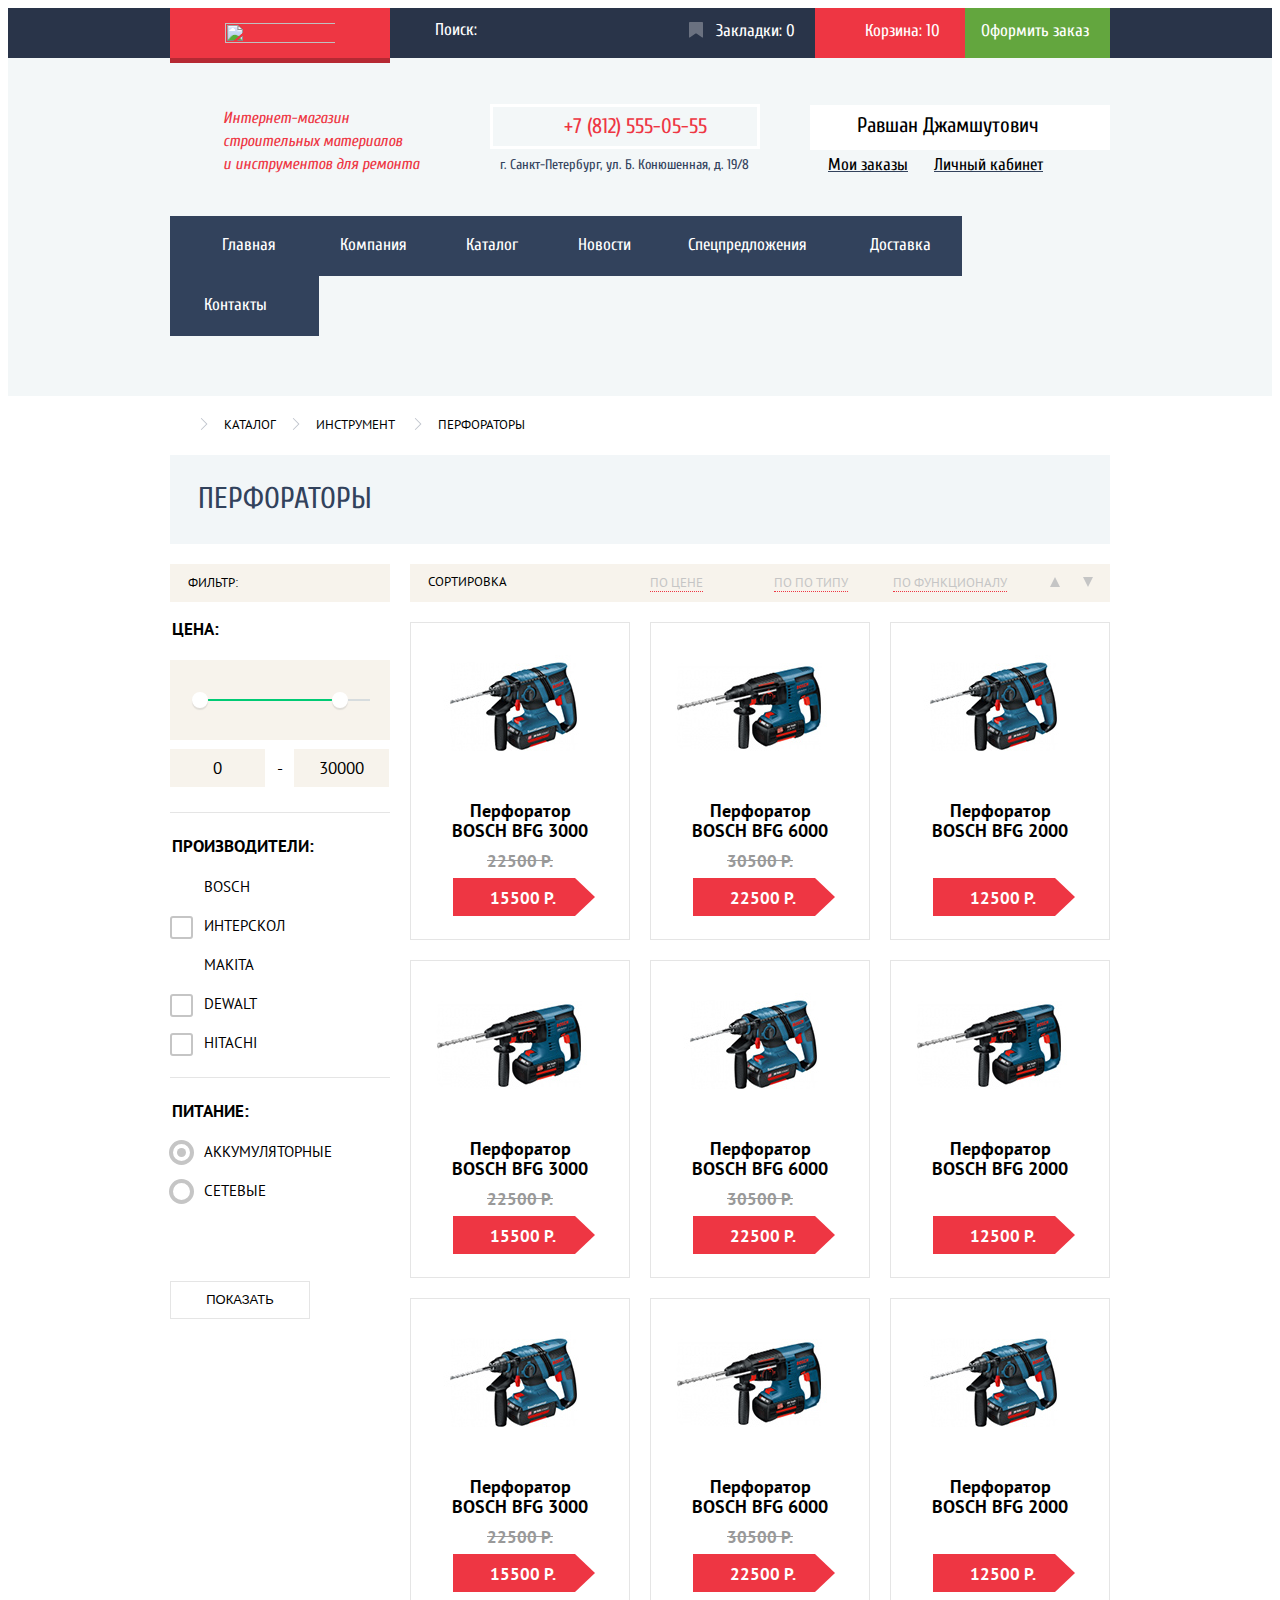
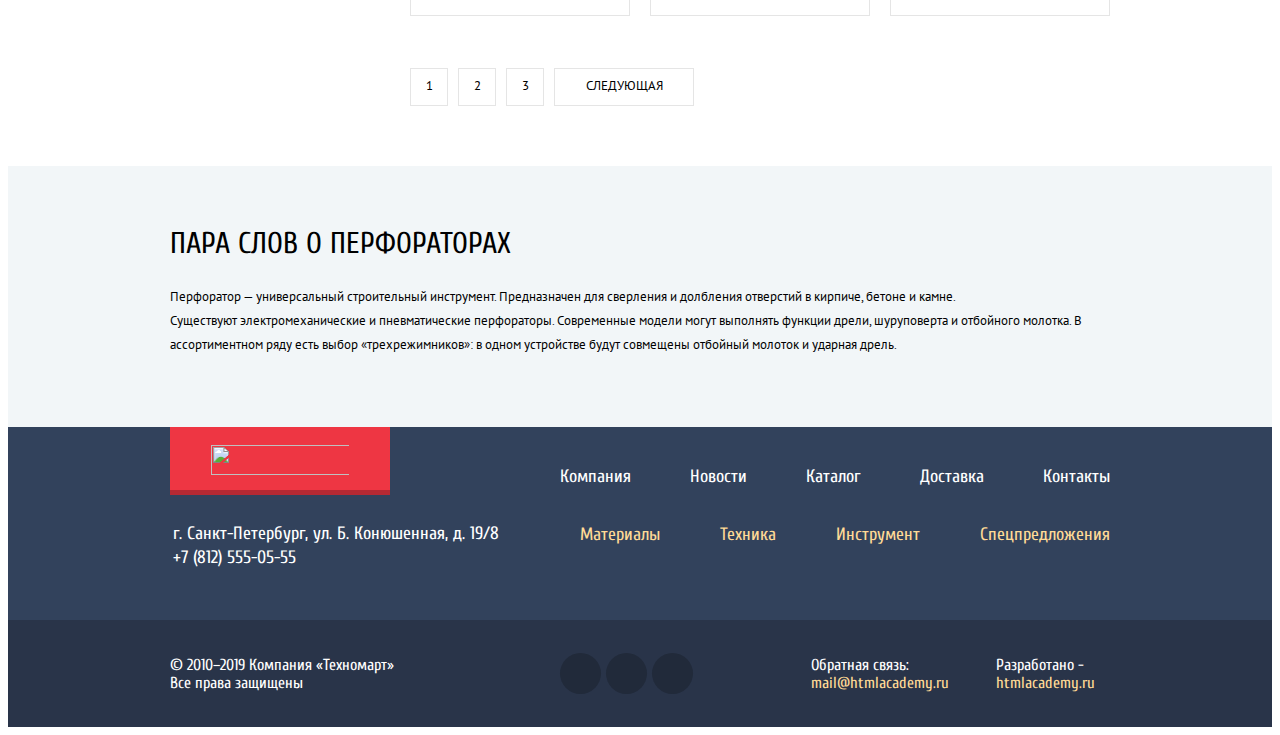
==== catalog.html @ 9be63a97 "Декоративная стилизация." ====
<!DOCTYPE html>
<html lang="ru">

<head>
  <meta charset="utf-8">
  <title>HTML Academy: Техномарт</title>
  <link href="https://fonts.googleapis.com/css?family=Cuprum:400,400i,700|PT+Sans:400,700&amp;subset=cyrillic" rel="stylesheet">
  <link href="css/normalize.css" rel="stylesheet">
  <link href="css/style.css" rel="stylesheet">
</head>

<body>
  <header class="page-header">
    <div class="header-top">
      <div class="container header-top-container">
        <div class="header-logo">
          <a><img src="img/logo.svg" class="logo" width="111" height="18" aria-label="логотип магазина техномарт"></a>
        </div>
        <form method="GET" action="https://echo.htmlacademy.ru" class="search">
          <p><label for="search">Поиск:</label>
            <input type="search" id="search"></p>
        </form>
        <a href="#" class="favourite favourite-and-cart favourite-catalog">Закладки: 0</a>
        <a href="#" class="cart favourite-and-cart cart-catalog">Корзина: 10</a>
        <a href="#" class="btn btn-order">Оформить заказ</a>
      </div>
    </div>

    <div class="header-bottom">
      <div class="container">
        <div class="header-bottom-container">
          <h1 class="visually-hidden">Техномарт - магазин строительных материалов</h1>
          <p>Интернет-магазин строительных материалов<br> и инструментов для ремонта</p>
          <address>
            <a href="#" class="phone">+7 (812) 555-05-55</a>
            <p class="address">г. Санкт-Петербург, ул. Б. Конюшенная, д. 19/8</p>
          </address>
          <ul class="user-menu">
            <li class="user-panel"><a href="#">Равшан Джамшутович</a></li>
            <li><a href="#" class="exit">Выход</a></li>
            <li><a href="#" class="user-link">Мои заказы</a></li>
            <li><a href="#" class="user-link">Личный кабинет</a></li>
          </ul>
        </div>
        <nav class="main-navigation">
          <ul class="main-menu-list">
            <li><a href="#">Главная</a></li>
            <li><a href="#">Компания</a></li>
            <li><a href="#">Каталог</a></li>
            <li><a href="#">Новости</a></li>
            <li><a href="#">Спецпредложения</a></li>
            <li><a href="#">Доставка</a></li>
            <li><a href="">Контакты</a></li>
          </ul>
        </nav>
      </div>
    </div>
  </header>

  <main class="main-catalog">
    <div class="container">
      <ul class="breadcrumbs">
        <li><a href="index.html" class="home">Домашняя страница</a></li>
        <li><a href="#">Каталог</a></li>
        <li><a href="#">Инструмент</a></li>
        <li><a>Перфораторы</a></li>
      </ul>
      <h1>Перфораторы</h1>
      <div class="filters-catalog-flex">
        <section class="filters">
          <h2>Фильтр:</h2>
          <form method="get" action="https://echo.htmlacademy.ru">
            <fieldset>
              <legend>Цена:</legend>
              <div class="range-filter">
                <div class="range-controls">
                  <div class="size">
                    <div class="bar">
                    </div>
                    <div class="toggle toggle-min"></div>
                    <div class="toggle toggle-max"></div>
                  </div>
                </div>
                <div class="price-controls">
                  <label class="min-price"><input name="min-price" type="text" value="0"></label>
                  <label class="max-price">- <input name="max-price" type="text" value="30000"></label>
                </div>
                <div class="line"></div>
              </div>
            </fieldset>
            <fieldset>
              <legend>Производители:</legend>
              <ul class="filter">
                <li><input type="checkbox" class="visually-hidden filter-checkbox" id="bosch" name="bosch" checked>
                  <label for="bosch">Bosch</label>
                </li>
                <li><input type="checkbox" class="visually-hidden filter-checkbox" id="interskol" name="interskol">
                  <label for="interskol">Интерскол</label>
                </li>
                <li><input type="checkbox" class="visually-hidden filter-checkbox" id="makita" name="makita" checked>
                  <label for="makita">Makita</label>
                </li>
                <li><input type="checkbox" class="visually-hidden filter-checkbox" id="dewalt" name="dewalt">
                  <label for="dewalt">Dewalt</label>
                </li>
                <li><input type="checkbox" class="visually-hidden filter-checkbox" id="Hitachi" name="hitachi">
                  <label for="Hitachi">Hitachi</label>
                </li>
              </ul>
            </fieldset>
            <div class="line"></div>
            <fieldset>
              <legend>Питание:</legend>
              <ul class="filter">
                <li><input type="radio" name="supply" id="battery" class="visually-hidden filter-radio" checked>
                  <label for="battery">Аккумуляторные</label>
                </li>
                <li><input type="radio" name="supply" id="net" class="visually-hidden filter-radio">
                  <label for="net">Сетевые</label>
                </li>
              </ul>
              <button type="submit" class="btn filter-btn">Показать</button>
            </fieldset>
          </form>
        </section>

        <section class="catalog">
          <section class="sorting">
            <h2>Сортировка</h2>
            <ul class="type">
              <li><a href="#" class="sorting-item">По цене</a></li>
              <li><a href="#" class="sorting-item">По По типу</a></li>
              <li><a href="#" class="sorting-item">По функционалу</a></li>
            </ul>
            <ul>
              <li><a href="#" class="arrow arrow-up">По возрастанию</a></li>
              <li><a href="#" class="arrow arrow-down">По убыванию</a></li>
            </ul>
          </section>
          <h2 class="visually-hidden">Список товров</h2>
          <ul class="catalog-list">
            <li class="catalog-item">
              <div class="hidden-menu">
                <button type="button" class="btn btn-buy">Купить</button>
                <button type="button" class="btn btn-add-favourite">В закладки</button>
              </div>
              <img src="img/perforator_1.jpg" width="218" height="170" alt="Перфоратор BOSCH BFG 3000">
              <h3>Перфоратор BOSCH BFG 3000</h3>
              <p class="price-old">22500 Р.</p>
              <p class="price">15500 Р.</p>
            </li>
            <li class="catalog-item">
              <div class="hidden-menu">
                <button type="button" class="btn btn-buy">Купить</button>
                <button type="button" class="btn btn-add-favourite">В закладки</button>
              </div>
              <img src="img/perforator_2.jpg" width="218" height="170" alt="Перфоратор BOSCH BFG 6000">
              <h3>Перфоратор BOSCH BFG 6000</h3>
              <p class="price-old">30500 Р.</p>
              <p class="price">22500 Р.</p>
            </li>
            <li class="catalog-item catalog-item-new">
              <div class="hidden-menu">
                <button type="button" class="btn btn-buy">Купить</button>
                <button type="button" class="btn btn-add-favourite">В закладки</button>
              </div>
              <img src="img/perforator_1.jpg" width="218" height="170" alt="Перфоратор BOSCH BFG 2000">
              <h3>Перфоратор BOSCH BFG 2000</h3>
              <p class="price">12500 Р.</p>
            </li>
            <li class="catalog-item">
              <div class="hidden-menu">
                <button type="button" class="btn btn-buy">Купить</button>
                <button type="button" class="btn btn-add-favourite">В закладки</button>
              </div>
              <img src="img/perforator_2.jpg" width="218" height="170" alt="Перфоратор BOSCH BFG 3000">
              <h3>Перфоратор BOSCH BFG 3000</h3>
              <p class="price-old">22500 Р.</p>
              <p class="price">15500 Р.</p>
            </li>
            <li class="catalog-item catalog-item-new">
              <div class="hidden-menu">
                <button type="button" class="btn btn-buy">Купить</button>
                <button type="button" class="btn btn-add-favourite">В закладки</button>
              </div>
              <img src="img/perforator_1.jpg" width="218" height="170" alt="Перфоратор BOSCH BFG 6000">
              <h3>Перфоратор BOSCH BFG 6000</h3>
              <p class="price-old">30500 Р.</p>
              <p class="price">22500 Р.</p>
            </li>
            <li class="catalog-item">
              <div class="hidden-menu">
                <button type="button" class="btn btn-buy">Купить</button>
                <button type="button" class="btn btn-add-favourite">В закладки</button>
              </div>
              <img src="img/perforator_2.jpg" width="218" height="170" alt="Перфоратор BOSCH BFG 2000">
              <h3>Перфоратор BOSCH BFG 2000</h3>
              <p class="price">12500 Р.</p>
            </li>
            <li class="catalog-item catalog-item-new">
              <div class="hidden-menu">
                <button type="button" class="btn btn-buy">Купить</button>
                <button type="button" class="btn btn-add-favourite">В закладки</button>
              </div>
              <img src="img/perforator_1.jpg" width="218" height="170" alt="Перфоратор BOSCH BFG 3000">
              <h3>Перфоратор BOSCH BFG 3000</h3>
              <p class="price-old">22500 Р.</p>
              <p class="price">15500 Р.</p>
            </li>
            <li class="catalog-item">
              <div class="hidden-menu">
                <button type="button" class="btn btn-buy">Купить</button>
                <button type="button" class="btn btn-add-favourite">В закладки</button>
              </div>
              <img src="img/perforator_2.jpg" width="218" height="170" alt="Перфоратор BOSCH BFG 6000">
              <h3>Перфоратор BOSCH BFG 6000</h3>
              <p class="price-old">30500 Р.</p>
              <p class="price">22500 Р.</p>
            </li>
            <li class="catalog-item">
              <div class="hidden-menu">
                <button type="button" class="btn btn-buy">Купить</button>
                <button type="button" class="btn btn-add-favourite">В закладки</button>
              </div>
              <img src="img/perforator_1.jpg" width="218" height="170" alt="Перфоратор BOSCH BFG 2000">
              <h3>Перфоратор BOSCH BFG 2000</h3>
              <p class="price">12500 Р.</p>
            </li>
          </ul>
          <ul class="pagination-list">
            <li class="pagination-item"><a>1</a></li>
            <li class="pagination-item"><a href="#">2</a></li>
            <li class="pagination-item"><a href="#">3</a></li>
            <li class="pagination-item"><a href="#">Следующая</a></li>
          </ul>
        </section>
      </div>
    </div>
    <section class="about-perforators">
      <div class="container">
        <h2>Пара слов о перфораторах</h2>
        <p>Перфоратор — универсальный строительный инструмент. Предназначен для сверления и долбления отверстий в
          кирпиче, бетоне и камне.<br>
          Существуют электромеханические и пневматические перфораторы. Современные модели могут выполнять функции
          дрели, шуруповерта и
          отбойного молотка. В ассортиментном ряду есть выбор «трехрежимников»: в одном устройстве будут совмещены
          отбойный молоток и ударная дрель.</p>
      </div>
    </section>
  </main>

  <footer class="main-footer">
    <div class="footer-top">
      <div class="container main-footer-container">
        <div class="footer-contacts">
          <div class="footer-logo">
            <img src="img/logo.svg" class="logo" aria-label="логотип магазина техномарт">
          </div>
          <address class="footer-address">г. Санкт-Петербург, ул. Б. Конюшенная, д. 19/8<br>
            <a href="#">+7 (812) 555-05-55</a></address>
        </div>
        <nav class="footer-navigation">
          <ul class="footer-navigation-over">
            <li><a href="#">Компания</a></li>
            <li><a href="#">Новости</a></li>
            <li><a href="#">Каталог</a></li>
            <li><a href="#">Доставка</a></li>
            <li><a href="#">Контакты</a></li>
          </ul>
          <ul class="footer-navigation-under">
            <li><a href="#">Материалы</a></li>
            <li><a href="#">Техника</a></li>
            <li><a href="#">Инструмент</a></li>
            <li><a href="#">Спецпредложения</a></li>
          </ul>
        </nav>
      </div>
    </div>
    <div class="footer-bottom">
      <div class="container main-footer-container">
        <p class="footer-copyright">© 2010–2019 Компания «Техномарт» Все права защищены</p>
        <ul class="footer-social">
          <li><a class="social-btn social-btn-vk" href="#" aria-label="мы в контакте"><span class="visually-hidden">Вконтакте</span></a></li>
          <li><a class="social-btn social-btn-fb" href="#" aria-label="мы на фейсбук"><span class="visually-hidden">Фейсбук</span></a></li>
          <li><a class="social-btn social-btn-in" href="#" aria-label="мы в инстаграм"><span class="visually-hidden">Инстаграм</span></a></li>
        </ul>
        <div class="copyright">
          <p class="footer-copyright">Обратная связь:<br>
            <a href="#">mail@htmlacademy.ru</a>
          </p>
          <p class="footer-copyright">Разработано -<br>
            <a href="https://htmlacademy.ru/intensive/htmlcss">htmlacademy.ru</a>
          </p>
        </div>
      </div>
  </footer>

  <section class="visually-hidden add-cart-popup">
    <button type="button" class="btn btn-close">Закрыть</button>
    <h2 class="added-cart">Товар добавлен в корзину!</h2>
    <a href="#" class="btn btn-follow-cart">Оформить заказ</a>
    <button type="button" class="btn btn-continue">Продолжить покупки</button>
  </section>

  <script src="js/script.js"></script>
</body>

</html>
---- css/style.css ----
body {
  min-width: 1200px;;
  font-family: "Cuprum", Tahoma, sans-serif;
  font-size: 17px;
  color: #ffffff;
  background-color: #ffffff;
}

html {
  box-sizing: border-box;
}

a {
  text-decoration: none;
}

img {
  max-width: 100%;
  height: auto;
}

*,
*::before,
*::after {
  box-sizing: inherit;
}

.container {
  width: 960px;
  padding: 0 10px;
  margin: 0 auto;
}

.visually-hidden:not(:focus):not(:active){
  position: absolute;
  
  width: 1px;
  height: 1px;
  margin: -1px;
  border: 0;
  padding: 0;

  white-space: nowrap;

  clip-path: inset(100%);
  clip: rect(0 0 0 0);
  overflow: hidden;
}

.support-popup,
.map-popup,
.hidden-menu,
.gallery-item:last-child {
  display: none;
}

/* ШАПКА САЙТА */
.page-header {
  background-color: #f3f7f8;
}

.header-logo {
  width: 220px;
  padding: 15px 55px 11px 55px;
  background-color: #ee3643;
  box-shadow: 0 5px 0 0 #b52933;
}

.header-logo img {
  display: block;
}

.header-top {
  background-color: #293449;
  min-height: 42px;
}

.header-top-container {
  display: flex;
  justify-content: space-between;
}

.search p {
  margin: 0;
  padding: 12px 0px 12px 43px;
}

.search label {
  position: relative;
}

.search label::before {
  content: "";
  position: absolute;

  top: 2px;
  left: -31px;

  width: 17px;
  height: 17px;

  background-image: url("../img/search.svg");
  background-repeat: no-repeat;
  background-position: 0 0;
}

/* FEXME: не работает иконка поиска при наведении и при фокусе

.search input:hover + lab {
  content: "";
  position: absolute;

  top: 2px;
  left: -31px;

  width: 17px;
  height: 17px;

  background-image: url("../img/search-hover.svg");
  background-repeat: no-repeat;
  background-position: 0 0;
} */

.header-top-container input {
  color: #ffffff;
  border: none;
  background-color: #293449;
}

.header-top-container input:focus {
  background-color: #ffffff;
  color: #000000;
}

.header-top-container a {
  color: #ffffff;
}

.favourite-and-cart:hover {
  background-color: #212a3a;
}

.favourite-and-cart:active {
  opacity: 0.5;
  background-color: #161d29;
}

.header-logo:hover {
  background-color: #ca2c37;
  box-shadow: 0 5px 0 0 #9a212a;
}

.header-logo:active {
  background-color: #ba2732;
  box-shadow: 0 5px 0 0 #8e1e26;
}

.btn-order,
.favourite-and-cart {
  display: inline-block;
  min-height: 42px;
  width: 150px;
  padding: 13px 0;
}

.favourite {
  position: relative;
  padding-left: 55px;
}

.favourite::before {
  content: "";
  
  position: absolute;
  top: 14px;
  left: 28px;
  
  width: 14px;
  height: 16px;
  
  background-image: url("../img/bookmark.svg");
  background-repeat: no-repeat;
  background-position: 0 0;

  opacity: 0.3;
}

.favourite-catalog::before {
  left: 25px;
}

/* FIXME: не работает наведение
.favourite:hover::before {
  content: "";
  
  position: absolute;
  top: 14px;
  left: 28px;
  
  width: 14px;
  height: 16px;
  
  background-image: url("../img/bookmark.svg");
  background-repeat: no-repeat;
  background-position: 0 0;
} */

.favourite-catalog:hover::before {
  left: 25px;
}

.favourite:active::before {
  content: "";
  
  position: absolute;
  top: 14px;
  left: 28px;
  
  width: 14px;
  height: 16px;
  
  background-image: url("../img/bookmark.svg");
  background-repeat: no-repeat;
  background-position: 0 0;

  opacity: 0.5;
}

.favourite-catalog:active::before {
  left: 25px;
}

.cart {
  position: relative;
  padding-left: 55px;
}

.cart::before {
  content: "";
  
  position: absolute;
  top: 14px;
  left: 23px;
  
  width: 15px;
  height: 15px;
  
  background-image: url("../img/cart.svg");
  background-repeat: no-repeat;
  background-position: 0 0;
}

.cart-catalog::before {
  left: 19px;
}

.cart:hover::before {
  content: "";
  
  position: absolute;
  top: 14px;
  left: 23px;
  
  width: 15px;
  height: 15px;
  
  background-image: url("../img/cart-hover.svg");
  background-repeat: no-repeat;
  background-position: 0 0;
}

.cart-catalog:hover::before {
  left: 19px;
}

.cart:active::before {
  content: "";
  
  position: absolute;
  top: 14px;
  left: 23px;
  
  width: 15px;
  height: 15px;
  
  background-image: url("../img/cart-hover.svg");
  background-repeat: no-repeat;
  background-position: 0 0;

  opacity: 0.5;
}

.cart-catalog:active::before {
  left: 19px;
}

.cart-catalog {
  background-color: #ee3643;
  padding-left: 50px;
  margin-right: -7px;
}

.favourite-catalog {
  padding-left: 52px
}

.btn-order {
  background-color: #63a63e;
  padding-left: 21px;
}

.btn-order:hover {
  background-color: #5fbb2d;
}

.page-header .btn-order:active {
  background-color: #518534;
}

.header-bottom .container {
  display: flex;
  flex-direction: column;
}

.header-bottom-container {
  display: flex;
  justify-content: space-between;
  align-items: center;
  min-height: 158px;
}

.header-bottom-container > p,
.header-bottom address,
.header-bottom .user {
  width: 300px;
  min-height: 158px;
}

.header-bottom-container > p {
  margin: 0;
  padding: 49px 50px 0px 53px;
}

.header-bottom .user a{
  display: block;
  line-height: 21px;
  font-size: 21px; 
  background-color: #ffffff;
}

.signin-link a {
  position: relative;
  width: 121px;
  height: 45px;
  padding: 12px 27px 12px 48px;
  margin-right: 10px;
}

.signin-link a::before {
  content: "";
  
  position: absolute;
  top: 14px;
  left: 15px;
  
  width: 20px;
  height: 17px;
  
  background-image: url("../img/login.svg");
  background-repeat: no-repeat;
  background-position: 0 0;
}

.signin-link a:hover::before {
  content: "";
  
  position: absolute;
  top: 14px;
  left: 15px;
  
  width: 20px;
  height: 17px;
  
  background-image: url("../img/login-hover.svg");
  background-repeat: no-repeat;
  background-position: 0 0;
}

.signin-link a:active::before {
  content: "";
  
  position: absolute;
  top: 14px;
  left: 15px;
  
  width: 20px;
  height: 17px;
  
  background-image: url("../img/login.svg");
  background-repeat: no-repeat;
  background-position: 0 0;
}

.signup-link a{
  width: 150px;
  height: 45px;
  padding: 12px 25px;
}

.visually-hidden > p,
.header-bottom-container > p {
  color: #ee3643;
  font-style: italic;
  line-height: 23px;
  font-size: 16px;  
}

.phone {
  position: relative;
  display: block;
  width: 270px;
  height: 45px;
  padding: 9px 48px 12px 71px;
  margin-top: 46px;
  color: #ee3643;
  line-height: 21px;
  font-size: 21px; 
  font-style: normal;
  border: 3px solid #ffffff;
}

.phone::before {
  position: absolute; 
  content: "";
  left: 12px;

  width: 19px;
  height: 19px;

  background-image: url("../img/phone.svg");
  background-repeat: no-repeat;
  background-position: 0 0;
}

.address {
  color: #32425c;
  font-size: 14px;
  line-height: 24px;
  font-style: normal;
  margin: 0;
  padding-top: 4px;
  padding-left: 10px;
}

.main-navigation {
  margin-bottom: 60px;
  width: 100%;
}

.main-menu-list {
  display: flex; 
  flex-wrap: wrap;
  margin: 0;
  padding: 0;
  list-style: none;
}

.main-menu-list a {
  display: block;

  min-height: 60px;
  font-size: 17px;
  line-height: 17px;

  padding-top: 20px;

  background-color: #32425c;
  background-repeat: no-repeat;
  background-position: 0 0;
}

.main-menu-list li:nth-child(1) a {
  padding-left: 52px;
  padding-right: 37px;
}
.main-menu-list li:nth-child(2) a {
  padding-left: 27px;
  padding-right: 34px;
}
.main-menu-list li:nth-child(3) a {
  padding-left: 25px;
  padding-right: 35px;
}
.main-menu-list li:nth-child(4) a {
  padding-left: 25px;
  padding-right: 26px;;
}
.main-menu-list li:nth-child(5) a {
  padding-left: 31px;
  padding-right: 30px;
}
.main-menu-list li:nth-child(6) a {
  padding-left: 33px;
  padding-right: 31px;
}
.main-menu-list li:nth-child(7) a {
  padding-left: 34px;
  padding-right: 52px;
}

.user {
  display: flex;
  justify-content: flex-end;
  padding: 0;
  margin: 0;
  padding-top: 46px;
  list-style: none;
}

.user a,
.main-menu-list a {
  color: #ffffff;
  list-style: none;
}

.main-menu-list a:hover {
  background-color: #293449;
}

.main-menu-list a:active {
  background-color: #1d2739;
  color: #ffffff;
  opacity: 0.5;
}

.user a {
  color: #000000;
}

.user a:hover {
  color: #ee3643;
}

.user a:active {
  color: #000000;
  opacity: 0.3;
}

.user-menu {
  position: relative;
  display: flex;
  flex-wrap: wrap;

  width: 300px;
  min-height: 85px;

  padding: 0;
  margin: 0;
  margin-top: 20px;

  list-style: none;
}

.user-menu a {
  color: #000000;
}

.user-menu .user-panel {
  width: 300px;
  height: 45px;
  padding: 10px 47px;

  background-color: #ffffff;
}

.user-panel a {
  position: relative;
  font-size: 21px;
  line-height: 21px;
}

.user-panel a::before {
  position: absolute;
  content: "";
  font-size: 0;
  
  width: 20px;
  height: 18px;

  left: -33px;

  background-image: url("../img/user.svg");
  background-repeat: no-repeat;
  background-position: 0 0;
}

.user-panel a:hover::before {
  position: absolute;
  content: "";

  width: 20px;
  height: 18px;

  left: -33px;
  
  background-image: url("../img/user-hover.svg");
  background-repeat: no-repeat;
  background-position: 0 0;
}

.user-menu .exit {
  position: absolute;
  content: "";
  font-size: 0;
  
  width: 20px;
  height: 17px;

  left: 270px;
  top: 12px;

  background-image: url("../img/exit.svg");
  background-repeat: no-repeat;
  background-position: 0 0;
}

.user-menu .exit:hover{
  position: absolute;
  content: "";

  width: 20px;
  height: 17px;

  left: 270px;
  top: 12px;
  
  background-image: url("../img/exit-hover.svg");
  background-repeat: no-repeat;
  background-position: 0 0;
}

.user-menu li:nth-child(n+3) {
  margin-top: -10px;
  margin-left: 18px;

  color: #32425C;
  text-decoration: underline;
}

.user-menu li:last-child {
  margin-left: 26px;
}

.user-menu .user-link:hover {
  color: #ee3643;
}

.user-menu a:active {
  color: #000000;
  opacity: 0.3;
}

/* ПРЕВЬЮ САЙТА */

.preview {
  background-color: #ffffff;
  min-height: 468px;
}

.preview-container {
  display: flex;
  justify-content: space-between;
  padding-top: 59px;
}

.gallery {
  padding: 0;
  margin: 0;
  width: 620px;
}

.gallety-list img {
  position: relative;
}

.gallety-list * {
  position: absolute;
}

.gallety-list h3 {
  font-size: 36px;
  line-height: 36px;
  font-weight: bold;
  top: 22px;
  left: 24px;
  margin: 0;
  padding: 0;
  text-transform: uppercase;
}

.gallety-list p {
  top: 62px;
  left: 26px;
  margin: 0;
  padding: 0;
}

.gallety-list .btn-left {
  content: "";
  
  font-size: 0;

  top: 114px;
  left: 25px;

  width: 22px;
  height: 40px;

  background-image: url("../img/icon-left.svg");
  background-repeat: no-repeat;
  background-position: 0 0;

  background-color: transparent;
  border: none;
}

.gallety-list .btn-right {
  content: "";
  
  font-size: 0;

  top: 114px;
  right: 20px;

  width: 22px;
  height: 40px;

  background-image: url("../img/icon-right.svg");
  background-repeat: no-repeat;
  background-position: 0 0;

  background-color: transparent;
  border: none;
}

.open-catalog {
  bottom: 27px;
  left: 25px;
}

.btn-back {
  bottom: 150px;
  left: 25px;
}

.preview-list,
.gallety-list {
  list-style: none;
  padding: 0;
  margin: 0;
}

.preview-list-left {
  display: flex;
  margin-bottom: 20px;
}

.preview-list-right {
  display: flex;
  flex-direction: column; 
}

.preview-list-right li {
  margin-bottom: 20px;
}

.preview-list li {
  width: 300px;
  height: 123px;
}

.preview-list h3 {
  font-size: 24px;
  line-height: 30px;
  font-weight: bold;
  color: #ffffff;
  padding: 0;
  margin-top: 20px;
  margin-left: 23px;
  margin-bottom: 12px;
}

.preview-list a {
  display: block;
  width: 135px;
  height: 38px;
  font-size: 14px;
  line-height: 18px;
  color: #ffffff;
  margin-left: 25px;
  
  background-color: rgba(0, 0, 0, 0.1);
  text-transform: uppercase;
}

.preview-list-right a {
  margin-left: 23px;
}

.preview-list a:hover {
  background-color: rgba(0, 0, 0, 0.2);
}

.preview-list a:active {
  background-color: rgba(0, 0, 0, 0.3);
}

.preview-item {
  position: relative;
}

.preview-list .preview-material {
  background-image: url("../img/icon-1.svg");
  background-repeat: no-repeat;
  background-position: 213px center;
  background-color: #ffbf47;
  margin-right: 20px;
}
.preview-material a {
  padding-top: 12px;
  padding-left: 25px;
}

.preview-material::before { 
  content: "";
  
  position: absolute;
  top: 0px;
  right: 0px;
  
  width: 60px;
  height: 59px;
  
  background-image: url("../img/new-red-flag.png");
  background-repeat: no-repeat;
  background-position: 0 0;
}

.preview-list .preview-tools {
  background-image: url("../img/icon-2.svg");
  background-repeat: no-repeat;
  background-position: 198px center;
  background-color: #3bbce3;
}
.preview-tools a {
  padding-top: 12px;
  padding-left: 27px;
}


.preview-list .preview-technics {
  background-image: url("../img/icon-3.svg");
  background-repeat: no-repeat;
  background-position: 190px center;
  background-color: #dc91d8;
}
.preview-technics a {
  padding-top: 12px;
  padding-left: 30px;
}

.preview-list .preview-sale {
  background-image: url("../img/icon-4.svg");
  background-repeat: no-repeat;
  background-position: 196px center;
  background-color: #8ed78f;
}
.preview-sale a {
  padding-top: 12px; 
  padding-left: 24px;
}

.preview-list .preview-delivery {
  background-image: url("../img/icon-5.svg");
  background-repeat: no-repeat;
  background-position: 192px center;
  background-color: #ffc047;
}
.preview-delivery a {
  padding-top: 12px;
  padding-left: 37px;
}

/* ПОПУЛЯРНЫЕ ТОВАРЫ */
.goods-popular {
  min-height: 427px;
  margin-bottom: 21px;
  margin-top: 32px;
}

.popular-title {
  position: relative;
  width: 940px;
  min-height: 89px;
  background-color: #f9f5f0;
  margin-bottom: 20px;
}

.goods-popular h2 {
  font-size: 30px;
  line-height: 30px;
  margin: 0;
  margin-left: 28px;
  padding-top: 30px;
  color: #32425c;
  font-weight: normal;
  text-transform: uppercase;
}

.goods-list {
  display: flex;
  justify-content: space-between;
  list-style: none;
  padding: 0;
  margin: 0;
}

.goods-list h3 {
  font-family: "PT Sans", Tahoma, sans-serif;
  font-size: 18px;
  line-height: 20px;
  font-weight: bold;
  color: #000000;
}

.btn-red {
  display: inline-block;
  height: 38px;
  font-size: 14px;
  line-height: 18px;
  padding: 10px 0;
  text-transform: uppercase;
  color: #ffffff;
  background-color: #ee3643;
}

.btn-red:hover {
  background-color: #ca2c37;
}

.btn-red:active {
  background-color: #ba2732;
}

.goods-all {
  position: absolute;
  top: 25px;
  right: 24px;
  width: 253px;
  padding-left: 55px;
}

.manufacturer-all {
  position: absolute;
  top: 25px;
  right: 24px;
  width: 253px;
  padding-left: 70px;
}

.open-catalog {
  width: 195px;
  padding-left: 50px;
}

.btn-info {
  width: 220px;
  padding-left: 41px;
}

.btn-letter {
  width: 300px;
  padding-left: 64px;
}

.goods-item {
  width: 220px;
  height: 318px;
  border: 1px solid #E5E5E5;
}

.goods-item:hover {
box-shadow: 0px 10px 25px rgba(41, 52, 73, 0.5);
}

.goods-item img {
  width: 218px;
  height: 170px;
}

.goods-popular .catalog-item:nth-child(4) { 
  margin-right: 0;
}

.catalog-item.catalog-goods-new h3 {
  margin-bottom: 40px;
}

/* ПОПУЛЯРНЫЕ ПРОИЗВОДИТЕЛИ */
.manufacturer-popular {
  min-height: 419px;
  margin-bottom: 85px;
}

.manufacturer-popular h2 {
  font-size: 30px;
  line-height: 30px;
  margin: 0;
  margin-left: 28px;
  padding-top: 30px;
  color: #32425c;
  font-weight: normal;
  text-transform: uppercase;
}

.manufacturer-list {
  display: flex;
  justify-content: space-between;
  flex-wrap: wrap;
  list-style: none;
  padding: 0;
  margin: 0;
}

.manufacturer-list li {
  width: 220px;
  height: 145px;
  margin-bottom: 20px;
  text-align: center;
  border: 1px solid #eaeaea;
  background-color: #ffffff;
}

.manufacturer-list li:nth-child(n+5) {
  margin-bottom: 0px;
}

.manufacturer-list li:nth-child(1) {
  padding-top: 53px; 
}

.manufacturer-list li:nth-child(2) {
  padding-top: 50px; 
}

.manufacturer-list li:nth-child(3) {
  padding-top: 48px; 
}

.manufacturer-list li:nth-child(4) {
  padding-top: 21px; 
}

.manufacturer-list li:nth-child(5) {
  padding-top: 58px; 
}

.manufacturer-list li:nth-child(6) {
  padding-top: 35px; 
}

.manufacturer-list li:nth-child(7) {
  padding-top: 23px; 
}

.manufacturer-list li:nth-child(8) {
  padding-top: 34px; 
}
.manufacturer-item:hover {
  box-shadow: 0px 10px 25px rgba(41, 52, 73, 0.5);
}

.manufacturer-item:active {
  box-shadow: 0px 4px 10px rgba(41, 52, 73, 0.5);
  opacity: 0.3;
}

/* СЕРВИСЫ */
.services {
  color: #ffffff;
  background-color: #f4f7f9;
  min-height: 522px;
  padding-top: 63px;
}

.services h2 {
  margin: 0;
  font-size: 30px;
  font-weight: normal;
  margin-bottom: 24px;
  color: #000000;
  text-transform: uppercase;
}

.services p {
  font-family: "PT Sans", Tahoma, sans-serif;
  font-size: 13px;
  line-height: 24px;
  color: #000000;
  margin-top: 0;
  padding: 0;
}

.services-container {
  display: flex;
  flex-direction: column;
  justify-content: flex-start;
}

.services-preview {
  width: 400px;
  margin-bottom: 6px;
}

.services-preview p {
  margin-top: 0;
  margin-bottom: 61px;
  padding: 0;
}

.services-descriprion {
  display: flex;
}

.services-items {
  padding: 0;
  margin: 0;
  margin-right: 80px;
  list-style: none;
}

.btn-services {
  box-sizing: border-box;
  width: 240px;
  height: 61px;
  padding-left: 22px;

  font-size: 21px;
  line-height: 30px;
  font-weight: bold;
  text-align: left;

  color: #ffffff;
  background-color: #32425c;
  border: 1px solid #293449;
}

.btn-services:hover {
  background-color: #293449;
}

.btn-services:focus {
  color: #32425c;
  background-color: #ffffff;
  border: 1px solid #ffffff;
}

.services-descriprion section {
  width: 280px;
}

.services h3 {
  font-size: 36px;
  line-height: 36px;
  font-weight: normal;
  color: #000000;
  text-transform: uppercase;
  margin-top: 0;
  margin-bottom: 25px;
}


/* ОПИСАНИЕ И КОНТАКТЫ */
.index-columns-container {
  display: flex;
  justify-content: space-between;
  min-height: 536px;
  padding-top: 77px;
  padding-bottom: 86px;
}

.index-columns-container h2 {
  font-size: 30px;
  font-weight: normal;
  margin-top: 0;
  margin-bottom: 24px;
  color: #000000;
  text-transform: uppercase; 
}

.index-columns-container p {
  font-family: "PT Sans", Tahoma, sans-serif;
  font-size: 13px;
  line-height: 24px;
  color: #000000;
  margin-top: 0;
  padding: 0;
}

.about-us p {
  margin-bottom: 23px;
}

.about-us ul {
  margin-top: 0;
  padding-left: 36px;
  margin-bottom: 37px;
}

.about-us li {
  position: relative;
  margin-bottom: 17px;
}

.about-us li::before {
  position: absolute;
  content: "";
  
  width: 25px;
  height: 2px;

  left: -36px;
  top: 9px;

  background-color: #ee3643;
}

.about-us li{
  margin-bottom: 20px;
}

.index-columns-container ul {
  list-style: none;
  font-size: 18px;
  line-height: 19px;
  color: #000000;
}

.about-us {
  width: 525px;
}

.contacts {
  width: 301px;
}

.contacts p {
  margin-bottom: 30px;
}

.contacts img {
  margin-bottom: 37px;
}


/* СЕРЕДИНА КАТАЛОГА */
.main-catalog {
  color: #000000;
  background-color: #ffffff;
  text-transform: uppercase;
}

.breadcrumbs {
  display: flex;
  
  min-height: 59px;
  padding: 0;
  padding-top: 18px;
  margin: 0;
  list-style: none;
}

.breadcrumbs a {
  
  font-family: "PT Sans", Tahoma, sans-serif;
  font-size: 13px;
  line-height: 18px;
  color: #000000;
  text-transform: uppercase;
}

.breadcrumbs li {
  position: relative;
}

.breadcrumbs .home {
  font-size: 0;
}

.breadcrumbs li:first-child::before {
  position: absolute;
  content: "";

  top: 3px;
  left: -2px;

  width: 14px;
  height: 12px;

  background-image: url("../img/home.svg");
  background-repeat: no-repeat;
  background-position: 0 0;
}

.breadcrumbs li:nth-child(2) {
  margin-left: 54px;
  margin-right: 40px;
}

.breadcrumbs li:nth-child(3) {
  margin-right: 43px;
}

.breadcrumbs li:before {
  position: absolute;
  content: "";

  top: 4px;
  left: -24px;

  width: 8px;
  height: 12px;

  background-image: url("../img/icon-right-small.svg");
  background-repeat: no-repeat;
  background-position: 0 0;
}

.main-catalog h1 {
  width: 940px;
  height: 89px;

  font-size: 30px;
  line-height: 30px;
  font-weight: normal;

  margin-top: 0;
  margin-bottom: 20px;
  padding-left: 28px;
  padding-top: 29px;

  color: #32425C;
  background-color: #f2f6f8;
}

.main-catalog .filters-catalog-flex {
  display: flex;
  justify-content: space-between;
}

/* Фильтры */
.filters,
.catalog {
  font-family: "PT Sans", Tahoma, sans-serif;
}

.filters {
  width: 220px;
  margin-top:
}

.filters h2 {
  width: 220px;

  min-height: 38px;
  font-size: 13px;
  line-height: 18px;
  font-weight: normal;

  margin-top: 0;
  margin-bottom: 16px;
  padding-left: 18px;
  padding-top: 10px;

  background-color: #f7f3ec;
}

.filter {
  line-height: 19px;

  padding: 0;
  margin: 0;

  list-style: none;
}

.filters fieldset {
  padding: 0;
  margin: 0;

  border: none;
}

.filters legend {
  font-weight: bold;
  margin-bottom: 20px;
}

.range-filter {
  width: 220px;
}

.range-controls {
  position: relative;
  height: 80px;
  padding-left: 30px;
  padding-top: 39px;
  margin-bottom: 9px;

  background-color: #f7f3ec;
}

.range-controls .size {
  height: 2px;
  width: 170px;

  background-color: #d7dcde;
}

.range-controls .bar {
  height: 2px;
  width: 140px;

  background-color: #00ca74;
}

.range-controls .toggle {
  position: absolute;
  top: 32px;

  width: 4px;
  height: 4px;
  padding: 0;

  border: 8px solid #ffffff;
  background-color: #ababab;
  box-shadow: 0 2px 1px 0 #e0ddd8;
  border-radius: 50%;
  cursor: pointer;
}

.toggle-min {
  left: 22px;
}

.toggle-max {
  left: 162px;
}

.price-controls label {
  display: inline-block;
  
}

.price-controls input {
  width: 95px;
  height: 38px;

  font-family: "PT Sans", Tahoma, sans-serif;
  font-size: 17px;
  line-height: 18px;
  text-align: center;

  background-color: #f7f3ec;
  border: none;
}

.min-price {
  margin-right: 7px;
}

.max-price input {
  margin-left: 7px;
}

.filters .line {
  height: 1px;
  width: 100%;

  margin-top: 25px;
  margin-bottom: 22px;

  background-color: #e5e5e5;
}

.filter label {
  position: relative;
  display: block;
  font-size: 15px;
}

.filter-checkbox + label::before {
  position: absolute;
  content: "";
  top: 0px;
  left: -34px;

  width: 23px;
  height: 23px;

  border: 2px solid #c5c5c5;
  border-radius: 3px;
}

.filter-checkbox:checked + label::after {
  position: absolute;
  content: "";

  top:  0;
  left: -34px;

  width: 27px;
  height: 23px;

  background-image: url("../img/checkbox-on.svg");
  background-repeat: no-repeat;
  background-position: 0 0;
  background-color: white;
}

.filter-radio + label::before {
  position: absolute;
  content: "";
  top: -2px;
  left: -35px;

  width: 25px;
  height: 25px;

  border: 4px solid #c5c5c5;
  border-radius: 50%
}

.filter-radio:checked + label::after {
  position: absolute;
  content: "";

  top: 6px;
  left: -27px;

  width: 9px;
  height: 9px;

  background-color: #c5c5c5;
  border-radius: 50%;
}

.filter-checkbox:disabled + label::before,
.filter-checkbox:disabled + label::after,
.filter-radio:disabled + label::before,
.filter-radio:disabled + label::after {
  opacity: 0.3;
}

.filter li {
  padding-left: 34px;
  margin-bottom: 20px;
}

.filter li:last-child {
  margin-bottom: 0;
}

.filter-btn {
  width: 140px;
  height: 38px;
  margin-top: 81px;

  font-size: 13px;
  line-height: 18px;

  border: 1px solid #E5E5E5;
  background-color: #ffffff;
  text-transform: uppercase;
}

/* Сортировка */
.sorting {
  display: flex;
  justify-content: space-between;

  width: 700px;
  min-height: 38px;
  margin-bottom: 20px;

  background-color: #f7f3ec;
  
}

.sorting ul {
  padding: 0;
  padding-top: 6px;
  margin: 0;
  list-style: none;
}

.sorting h2 {
  font-size: 13px;
  line-height: 18px;
  width: 220px;
  margin: 0;
  padding-left: 18px;
  padding-top: 9px;
  font-weight: normal;
}

.type {
  width: 380px;
}

.sorting ul:last-child {
  width: 60px;
}

.type li:nth-child(2) {
  margin-left: 66px;
  margin-right: 40px; 
}

.sorting .sorting-item{
  font-size: 13px;
  line-height: 18px;

  color: #c5c5c5;
  border-bottom: 1px dotted #ee3643;
}

.sorting .sorting-item:hover {
  color: #000000;
  border-bottom: 1px solid #ee3643;
}

.sorting .sorting-item:focus {
  color: #ee3643;
  border-bottom: none;
}

.sorting li,
.sorting ul {
  display: inline-block;
}

a.arrow {
  display: inline-block;
  font-size: 0;
  margin-right: 18px;
}

a.arrow-down {
  margin-right: 0;
}

.arrow::before {
  content: "";
  border: 10px solid #c5c5c5;
  border-right-width: 5px;
  border-right-color: transparent;
  border-left-width: 5px;
  border-left-color: transparent;
}

.arrow-up::before {
  border-top-width: 0;
  display: inline-block
}

.arrow-down::before {
  border-bottom-width: 0;
  display: inline-block
}

a.arrow::before:hover {
  border-color: #231f20;
}

a.arrow::before:focus {
  border-color: #ee3643;
}

/* Каталог */
.catalog {
  width: 700px;
}

.catalog-list {
  display: flex;
  flex-wrap: wrap;
  list-style: none;
  padding: 0;
  padding-bottom: 26px;
  margin: 0;
  margin-left: -20px;
}

/* Не удалять, убирает отступ популярных товарах на главной */
.goods-list.catalog-list {
  padding-bottom: 0;
}

.hidden-menu .btn {
  display: block;
  font-family: "Cuprum" Tahoma, sans-serif;
  width: 135px;
  height: 38px;
  font-size: 14px;
  line-height: 18px;
  text-transform: uppercase;
  border: none;
}

.btn-buy {
  margin-bottom: 7px;
  background-color: #63a63e;
  box-shadow: inset 0 -3px 0 0 #367315;
}

.btn-buy:hover {
  background-color: #5fbb2d;
  box-shadow: inset 0 -3px 0 0 #367315;
}

.btn-buy:active {
  background-color: #518534;
  box-shadow: none;
}

.btn-add-favourite {
  background-color: #ffffff;
  color: #32425c;
  box-shadow: inset 0 0 0 3px #63a63e;
}

.btn-add-favourite:hover {
  box-shadow: inset 0 0 0 3px #32425c;
}

.btn-add-favourite:active {
  opacity: 0.3;
}

.hidden-menu {
  position: absolute;
  top: 30px;
  left: 32px;
  
  min-width: 145px;
  min-height: 93px;

  padding: 15px 10px;
  
  
  background-color: #ffffff;
  z-index: 10;
}

.hidden-menu .btn {
  margin: 0;
  margin-bottom: 7px;
}

.catalog-item .hidden-menu {
  display: none;
}

.catalog-item:hover .hidden-menu {
  display: block;
}

.catalog-item {
  display: flex;
  flex-direction: column;
  align-items: center;
  width: 220px;
  height: 318px;
  margin-left: 20px;
  margin-bottom: 20px;
  border: 1px solid #E5E5E5;
  text-align: center;
}

/* Не удалять, убирает отступ в популярных товарах на главной */
.goods-item.catalog-item {
  margin-bottom: 0;
}

.catalog-item * {
  margin: 0;
}

.catalog-item:nth-child(n+7) {
  margin-bottom: 0;
}

.catalog-item:hover {
box-shadow: 0px 10px 25px rgba(41, 52, 73, 0.5);
}

.catalog-item img {
  width: 218px;
  height: 170px;
  margin-bottom: 8px;
}

.catalog-list h3 {
  width: 160px;
  font-size: 18px;
  line-height: 20px;
  font-weight: bold;
  text-transform: none;
  margin-bottom: 11px;
}

/* 2 класса - не редактировать, чтобы отступ действовал только на каталог */
.catalog .catalog-item:nth-child(3n) h3 { 
  margin-bottom: 37px;
}

.price-old {
  font-size: 17px;
  font-weight: bold;
  line-height: 18px;

  margin-bottom: 8px;

  color: #999999;
  text-decoration: line-through;
}

.price {
  position: relative;
  left: -6px;
  font-size: 17px;
  font-weight: bold;
  line-height: 18px;

  width: 122px;
  height: 38px;
  padding-top: 11px;
  padding-left: 17px;

  color: #ffffff;
  background-color: #EE3643;
}

.goods-item .price-old,
.goods-item .price {
  font-family: "PT Sans", Tahoma, sans-serif;
  font-size: 17px;
  line-height: 18px;
  font-weight: bold;
}

.price::after {
  content: "";
  position: absolute;
  top: 0;
  right: -20px;
  border: 20px solid #EE3643;
  border-top: 19px solid transparent;
  border-bottom: 19px solid transparent;
  border-right: 0;
}

.catalog-item-new {
  position: relative;
}

.catalog-item-new::before { 
  content: "";  
  position: absolute;

  top: 0px;
  right: 0px;
    
  width: 60px;
  height: 59px;
    
  background-image: url("../img/new-red-flag.png");
  background-repeat: no-repeat;
  background-position: 0 0;
}

.pagination-list {
  display: flex;
  justify-content: flex-start;

  min-width: 300px;
  text-align: center;
  padding: 0;
  margin: 0;
  padding-top: 26px;
  padding-bottom: 60px;

  list-style: none;
}
.pagination-list a {
  display: block;
  
  font-family: "PT Sans", Tahoma, sans-serif;
  font-size: 13px;
  line-height: 18px;
  
  border: 1px solid #e5e5e5;
  text-transform: uppercase;
  color: #000000;
  background-color: #ffffff;
}

.pagination-item a {
  width: 38px;                                   
  height: 38px;

  padding-top: 8px;
  margin-right: 10px;
}

.pagination-list li:last-child a {
  width: 140px;
  height: 38px;
  margin: 0;
}

.pagination-list a:hover {
  border: 1px solid #bdc6ca;
}

.pagination-list a:active {
  border: 1px solid #ee3643;
}

.pagination-list a:focus {
  color: #ffffff;
  background-color: #ee3643;
  border: none;
}

/* О перфораторах */

.about-perforators {
  min-height: 261px;
  background-color: #f2f6f8;
  padding-top: 63px;
  padding-bottom: 57px;
}

.about-perforators h2 {
  margin-bottom: 26px;
  margin-top: 0;

  font-size: 30px;
  line-height: 30px;
  font-weight: normal;

  text-transform: uppercase;
}

.about-perforators p {
  font-family: "PT Sans", Tahoma, sans-serif;
  font-size: 13px;
  line-height: 24px;
  text-transform: none;
}

/* ПОДВАЛ САЙТА */
.main-footer {
  background-color: #32425c;
}

.main-footer-container:first-child {
  display: flex;
  justify-content: space-between;
}

.footer-contacts {
  width: 330px;
}

.footer-navigation {
  width: 550px;
}

.footer-logo {
  width: 220px;
  height: 63px;
  padding: 18px 41px 25px 41px;
  background-color: #ee3643;
  box-shadow: 0 5px 0 0 #b52933;
  margin-bottom: 32px;
}

.footer-logo .logo {
  width: 168px;
  height: 30px;
}

.main-footer a {
  color: #ffffff;
}

.footer-top {
  min-height: 193px;
  font-size: 18px;
  line-height: 24px;
}

.footer-address {
  font-style: normal;
  padding-left: 3px;
}

.footer-navigation-over {
  margin-top: 33px;
  margin-bottom: 34px;
}

.footer-navigation-over a {
  margin-left: 59px;
}

.footer-navigation-under a {
  color: #ffda96;
  margin-left: 60px;
}

.footer-navigation-over,
.footer-navigation-under {
  display: flex;
  justify-content: flex-end;
  list-style: none;
}

.footer-navigation-over a:hover,
.footer-navigation-under a:hover {
  text-decoration: underline;
}

.footer-navigation-over a:active,
.footer-navigation-under a:active {
  opacity: 0.5;
}

.footer-bottom {
  min-height: 107px;
  font-size: 16px;
  line-height: 18px;
  background-color: #293449;
}

.main-footer-container:last-child {
  display: flex;
  align-items: center;
  min-height: 107px;
}

.main-footer-container > p {
  width: 240px;
  margin-right: 140px;
}

.main-footer-container .copyright {
  display: flex;
  justify-content: space-between;
  width: 320px;
  padding-left: 15px;
  padding-right: 15px;
}

.footer-social {
  display: flex;
  flex-wrap: wrap;
  width: 160px;
  padding: 0;
  margin-left: 15px;
  margin-right: 80px;
  list-style: none;
}

.social-btn {
  position: relative;
  display: flex;
  width: 41px;
  height: 41px;
  border-radius: 238px;
  background-color: #212a3a;
  margin-right: 5px;
}

.social-btn-vk::after {
  position: absolute;
  content: "";

  top: 13px;
  right: 7px;
  
  width: 26px;
  height: 15px;
  
  background-image: url("../img/vk.svg");
  background-repeat: no-repeat;
  background-position: 0 0;
}

.social-btn-fb::after {
  position: absolute;
  content: "";

  top: 10px;
  right: 14px;
  
  width: 12px;
  height: 22px;
  
  background-image: url("../img/facebook.svg");
  background-repeat: no-repeat;
  background-position: 0 0;
}

.social-btn-in::after {
  position: absolute;
  content: "";

  top: 10px;
  right: 10px;
  
  width: 21px;
  height: 21px;
  
  background-image: url("../img/instagram.svg");
  background-repeat: no-repeat;
  background-position: 0 0;
}

.social-btn:hover,
.social-btn:active {
  background-color: #ee3643;
}

.footer-copyright .copyright p {
  width: 140px;
}

.footer-copyright a {
  color: #ffda96;
}

.footer-copyright a:hover {
  text-decoration: underline;
}

.footer-copyright a:active {
  color: #EE3643;
  text-transform: none;
}
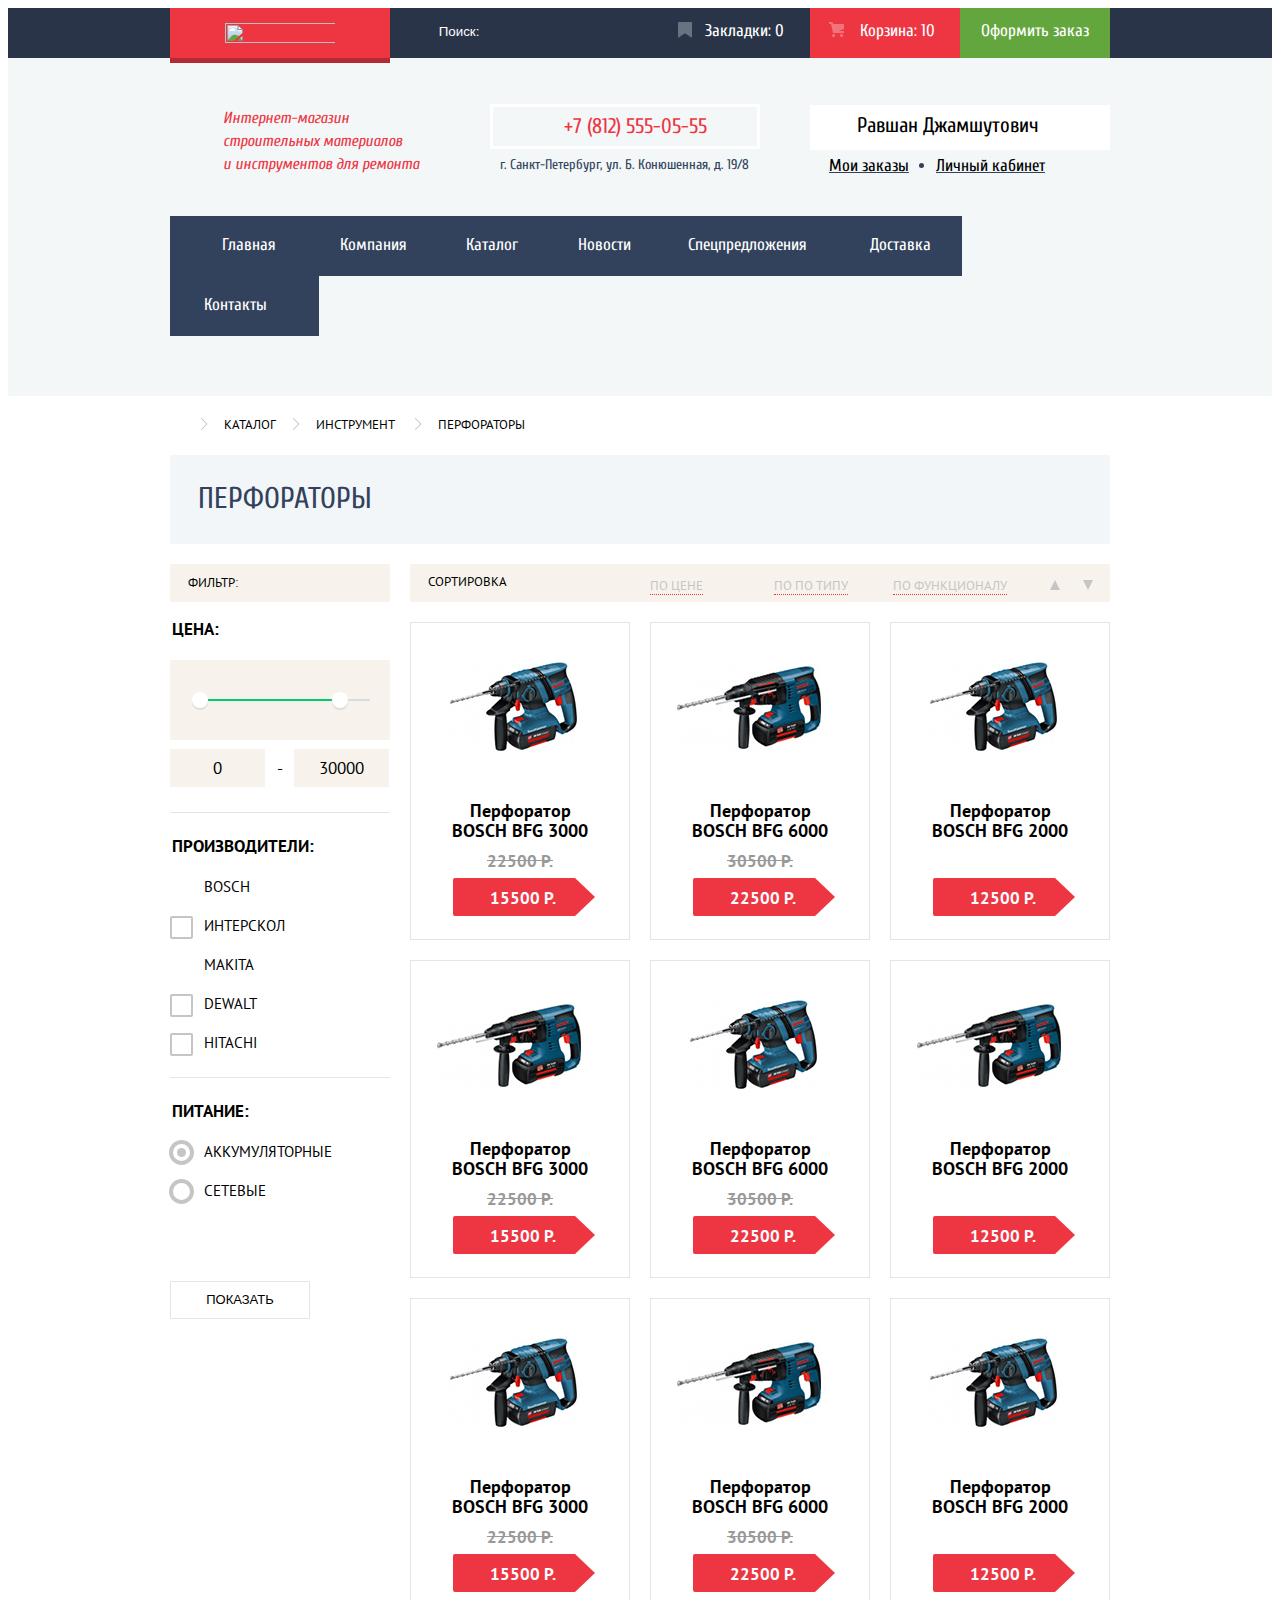
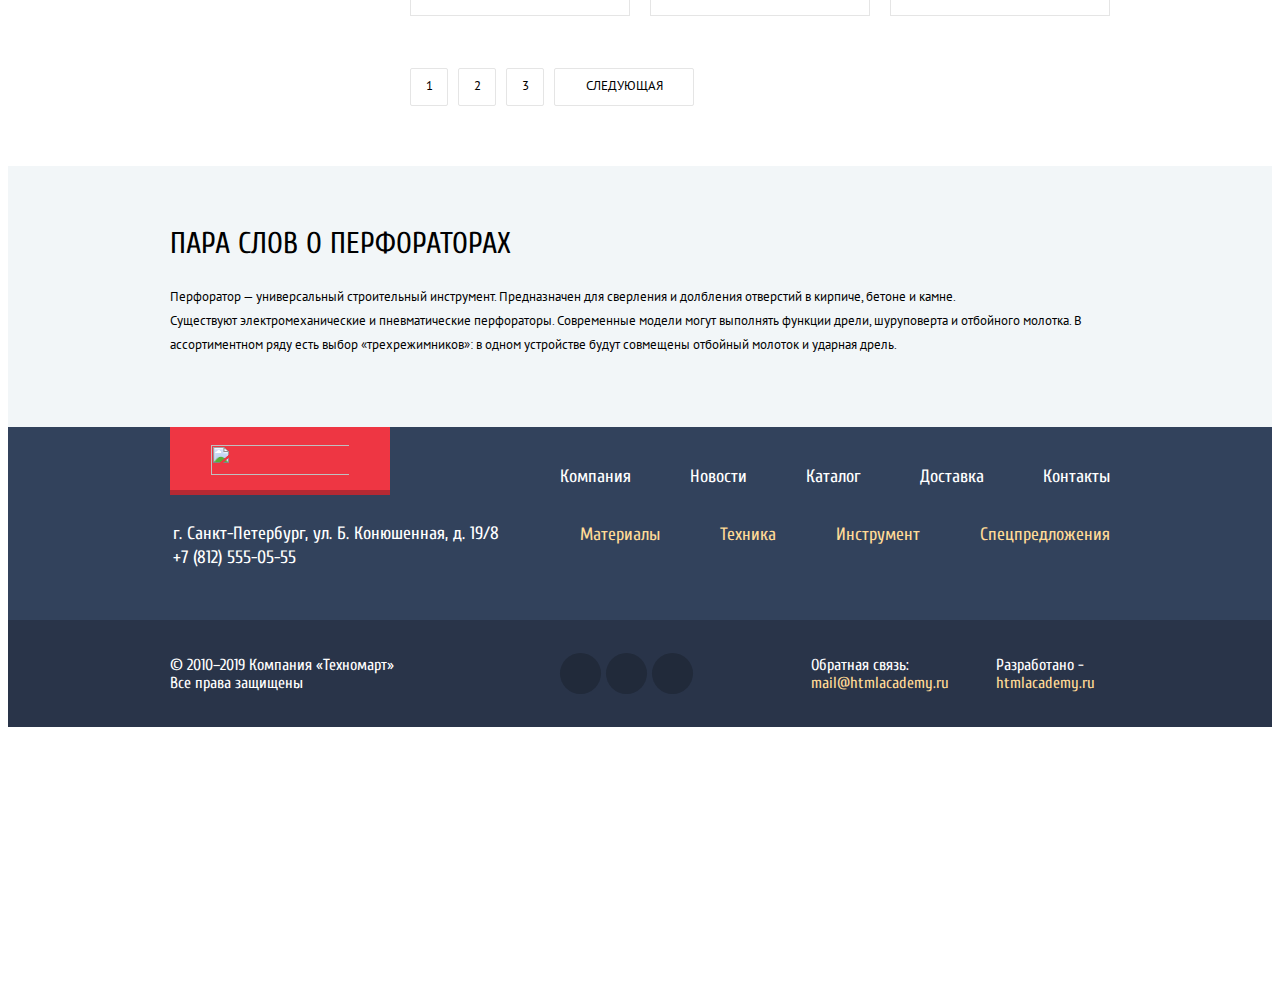
==== commit ec5a0e69: "Декоративные элементы." ====
--- a/catalog.html
+++ b/catalog.html
@@ -16,9 +16,9 @@
         <div class="header-logo">
           <a><img src="img/logo.svg" class="logo" width="111" height="18" aria-label="логотип магазина техномарт"></a>
         </div>
-        <form method="GET" action="https://echo.htmlacademy.ru" class="search">
-          <p><label for="search">Поиск:</label>
-            <input type="search" id="search"></p>
+        <form method="GET" action="https://echo.htmlacademy.ru" class="search search-catalog">
+          <p><label for="search"></label>
+            <input type="search" id="search" placeholder="Поиск:"></p>
         </form>
         <a href="#" class="favourite favourite-and-cart favourite-catalog">Закладки: 0</a>
         <a href="#" class="cart favourite-and-cart cart-catalog">Корзина: 10</a>
@@ -228,7 +228,7 @@
             </li>
           </ul>
           <ul class="pagination-list">
-            <li class="pagination-item"><a>1</a></li>
+            <li class="pagination-item"><a href="#">1</a></li>
             <li class="pagination-item"><a href="#">2</a></li>
             <li class="pagination-item"><a href="#">3</a></li>
             <li class="pagination-item"><a href="#">Следующая</a></li>
@@ -296,10 +296,12 @@
   </footer>
 
   <section class="visually-hidden add-cart-popup">
-    <button type="button" class="btn btn-close">Закрыть</button>
     <h2 class="added-cart">Товар добавлен в корзину!</h2>
-    <a href="#" class="btn btn-follow-cart">Оформить заказ</a>
-    <button type="button" class="btn btn-continue">Продолжить покупки</button>
+    <button type="button" class="btn-close">Закрыть</button>
+    <div>
+      <a href="#" class="btn-red btn-follow-cart">Оформить заказ</a>
+      <button type="button" class="btn-continue">Продолжить покупки</button>
+    </div>
   </section>
 
   <script src="js/script.js"></script>
--- a/css/style.css
+++ b/css/style.css
@@ -1,5 +1,5 @@
 body {
-  min-width: 1200px;;
+  min-width: 1200px;
   font-family: "Cuprum", Tahoma, sans-serif;
   font-size: 17px;
   color: #ffffff;
@@ -31,7 +31,9 @@
   margin: 0 auto;
 }
 
-.visually-hidden:not(:focus):not(:active){
+.visually-hidden:not(:focus):not(:active),
+input[type=checkbox].visually-hidden,
+input[type=radio].visually-hidden {
   position: absolute;
   
   width: 1px;
@@ -47,8 +49,6 @@
   overflow: hidden;
 }
 
-.support-popup,
-.map-popup,
 .hidden-menu,
 .gallery-item:last-child {
   display: none;
@@ -80,69 +80,61 @@
   justify-content: space-between;
 }
 
+.header-top-container form {
+  margin: 0;
+  padding: 0;
+  margin-left: -5px;
+}
+
+.header-top-container .search-catalog {
+  margin-left: -7px;
+}
+
 .search p {
   margin: 0;
-  padding: 12px 0px 12px 43px;
-}
-
-.search label {
-  position: relative;
-}
-
-.search label::before {
-  content: "";
-  position: absolute;
-
-  top: 2px;
-  left: -31px;
-
-  width: 17px;
-  height: 17px;
-
-  background-image: url("../img/search.svg");
-  background-repeat: no-repeat;
-  background-position: 0 0;
-}
-
-/* FEXME: не работает иконка поиска при наведении и при фокусе
-
-.search input:hover + lab {
-  content: "";
-  position: absolute;
-
-  top: 2px;
-  left: -31px;
-
-  width: 17px;
-  height: 17px;
-
-  background-image: url("../img/search-hover.svg");
-  background-repeat: no-repeat;
-  background-position: 0 0;
-} */
-
-.header-top-container input {
-  color: #ffffff;
+  padding: 0;
+}
+
+.search input {
+  width: 254px;
+  min-height: 45px;
+
+  padding: 0;
+  padding-top: 2px;
+  padding-left: 48px;
+ 
   border: none;
   background-color: #293449;
-}
-
-.header-top-container input:focus {
+  background-image: url("../img/search.svg");
+  background-repeat: no-repeat;
+  background-position: 17px 14px;
+}
+
+.search input::-webkit-input-placeholder { 
+  color: #ffffff; 
+}
+
+.search input:hover {
+  background-color: #212a3a;
+  background-image: url("../img/search-hover.svg");
+  background-repeat: no-repeat;
+  background-position: 17px 14px;
+} 
+
+.search input:focus::-webkit-input-placeholder {
+  color: transparent;
+}
+
+.search input:focus {
+  color: #000000;
   background-color: #ffffff;
-  color: #000000;
+  background-image: url("../img/search-focus.svg");
+  background-repeat: no-repeat;
+  background-position: 17px 14px;
 }
 
 .header-top-container a {
   color: #ffffff;
-}
-
-.favourite-and-cart:hover {
-  background-color: #212a3a;
-}
-
-.favourite-and-cart:active {
-  opacity: 0.5;
-  background-color: #161d29;
 }
 
 .header-logo:hover {
@@ -164,7 +156,7 @@
 }
 
 .favourite {
-  position: relative;
+  Position: relative;
   padding-left: 55px;
 }
 
@@ -185,50 +177,30 @@
   opacity: 0.3;
 }
 
+.favourite-and-cart:hover {
+  background-color: #212a3a;
+}
+
+.favourite:hover::before {
+  opacity: 1;
+}
+
+.favourite-and-cart:active {
+  color: rgba(255,255,255, 0.6);
+  background-color: #161d29;
+}
+
 .favourite-catalog::before {
   left: 25px;
 }
 
-/* FIXME: не работает наведение
-.favourite:hover::before {
-  content: "";
-  
-  position: absolute;
-  top: 14px;
-  left: 28px;
-  
-  width: 14px;
-  height: 16px;
-  
-  background-image: url("../img/bookmark.svg");
-  background-repeat: no-repeat;
-  background-position: 0 0;
-} */
-
 .favourite-catalog:hover::before {
   left: 25px;
 }
 
-.favourite:active::before {
-  content: "";
-  
-  position: absolute;
-  top: 14px;
-  left: 28px;
-  
-  width: 14px;
-  height: 16px;
-  
-  background-image: url("../img/bookmark.svg");
-  background-repeat: no-repeat;
-  background-position: 0 0;
-
-  opacity: 0.5;
-}
-
 .favourite-catalog:active::before {
   left: 25px;
-}
+} 
 
 .cart {
   position: relative;
@@ -248,6 +220,8 @@
   background-image: url("../img/cart.svg");
   background-repeat: no-repeat;
   background-position: 0 0;
+
+  opacity: 0.3;
 }
 
 .cart-catalog::before {
@@ -255,39 +229,11 @@
 }
 
 .cart:hover::before {
-  content: "";
-  
-  position: absolute;
-  top: 14px;
-  left: 23px;
-  
-  width: 15px;
-  height: 15px;
-  
-  background-image: url("../img/cart-hover.svg");
-  background-repeat: no-repeat;
-  background-position: 0 0;
+  opacity: 1;
 }
 
 .cart-catalog:hover::before {
   left: 19px;
-}
-
-.cart:active::before {
-  content: "";
-  
-  position: absolute;
-  top: 14px;
-  left: 23px;
-  
-  width: 15px;
-  height: 15px;
-  
-  background-image: url("../img/cart-hover.svg");
-  background-repeat: no-repeat;
-  background-position: 0 0;
-
-  opacity: 0.5;
 }
 
 .cart-catalog:active::before {
@@ -297,7 +243,7 @@
 .cart-catalog {
   background-color: #ee3643;
   padding-left: 50px;
-  margin-right: -7px;
+  margin-right: -8px;
 }
 
 .favourite-catalog {
@@ -313,8 +259,9 @@
   background-color: #5fbb2d;
 }
 
-.page-header .btn-order:active {
+.btn-order:active {
   background-color: #518534;
+  color: rgba(255,255,255, 0.5);
 }
 
 .header-bottom .container {
@@ -528,9 +475,8 @@
 }
 
 .main-menu-list a:active {
-  background-color: #1d2739;
-  color: #ffffff;
-  opacity: 0.5;
+  color: rgba(255,255,255, 0.5);
+  background-color: #1d2739; 
 }
 
 .user a {
@@ -559,6 +505,10 @@
   margin-top: 20px;
 
   list-style: none;
+}
+
+.user-menu li:last-child {
+  list-style-type: disc;
 }
 
 .user-menu a {
@@ -613,7 +563,7 @@
   content: "";
   font-size: 0;
   
-  width: 20px;
+  width: 21px;
   height: 17px;
 
   left: 270px;
@@ -625,30 +575,21 @@
 }
 
 .user-menu .exit:hover{
-  position: absolute;
-  content: "";
-
-  width: 20px;
-  height: 17px;
-
-  left: 270px;
-  top: 12px;
-  
+  left: 269px;
   background-image: url("../img/exit-hover.svg");
-  background-repeat: no-repeat;
-  background-position: 0 0;
 }
 
 .user-menu li:nth-child(n+3) {
-  margin-top: -10px;
-  margin-left: 18px;
+  margin-top: -8px;
+  margin-left: 19px;
 
   color: #32425C;
   text-decoration: underline;
 }
 
 .user-menu li:last-child {
-  margin-left: 26px;
+  min-width: 120px;
+  margin-left: 27px;
 }
 
 .user-menu .user-link:hover {
@@ -741,11 +682,6 @@
 
   background-color: transparent;
   border: none;
-}
-
-.open-catalog {
-  bottom: 27px;
-  left: 25px;
 }
 
 .btn-back {
@@ -800,6 +736,7 @@
   margin-left: 25px;
   
   background-color: rgba(0, 0, 0, 0.1);
+  border-radius: 2px;
   text-transform: uppercase;
 }
 
@@ -942,6 +879,7 @@
   text-transform: uppercase;
   color: #ffffff;
   background-color: #ee3643;
+  border-radius: 2px;
 }
 
 .btn-red:hover {
@@ -969,6 +907,9 @@
 }
 
 .open-catalog {
+  bottom: 27px;
+  left: 25px;
+
   width: 195px;
   padding-left: 50px;
 }
@@ -1088,9 +1029,10 @@
 /* СЕРВИСЫ */
 .services {
   color: #ffffff;
-  background-color: #f4f7f9;
   min-height: 522px;
   padding-top: 63px;
+  background: url("../img/icon-car.png") no-repeat 954px 261px;
+  background-color: #f1f5f7;
 }
 
 .services h2 {
@@ -1133,10 +1075,20 @@
 }
 
 .services-items {
+  position: relative;
   padding: 0;
   margin: 0;
   margin-right: 80px;
   list-style: none;
+}
+
+.services-items::after {
+  content: "";
+  position: absolute;
+
+  background-image: url("../img/services-shadow.svg");
+  background-repeat: no-repeat;
+  background-position: 0 0;
 }
 
 .btn-services {
@@ -1434,6 +1386,8 @@
   background-color: #00ca74;
 }
 
+
+/* FIXED нет точек на переключятелях */
 .range-controls .toggle {
   position: absolute;
   top: 32px;
@@ -1441,13 +1395,13 @@
   width: 4px;
   height: 4px;
   padding: 0;
-
+  
+  background-color: #ababab;
   border: 8px solid #ffffff;
-  background-color: #ababab;
   box-shadow: 0 2px 1px 0 #e0ddd8;
   border-radius: 50%;
   cursor: pointer;
-}
+}  
 
 .toggle-min {
   left: 22px;
@@ -1459,7 +1413,6 @@
 
 .price-controls label {
   display: inline-block;
-  
 }
 
 .price-controls input {
@@ -1509,7 +1462,7 @@
   height: 23px;
 
   border: 2px solid #c5c5c5;
-  border-radius: 3px;
+  border-radius: 2px;
 }
 
 .filter-checkbox:checked + label::after {
@@ -1599,7 +1552,7 @@
 
 .sorting ul {
   padding: 0;
-  padding-top: 6px;
+  padding-top: 9px;
   margin: 0;
   list-style: none;
 }
@@ -1650,13 +1603,13 @@
   display: inline-block;
 }
 
-a.arrow {
+.arrow {
   display: inline-block;
   font-size: 0;
   margin-right: 18px;
 }
 
-a.arrow-down {
+.arrow-down {
   margin-right: 0;
 }
 
@@ -1679,12 +1632,18 @@
   display: inline-block
 }
 
-a.arrow::before:hover {
+.arrow-up:hover::before,
+.arrow-down:hover::before {
   border-color: #231f20;
-}
-
-a.arrow::before:focus {
+  border-right-color: transparent;
+  border-left-color: transparent;
+}
+
+.arrow-up:focus::before,
+.arrow-down:focus::before {
   border-color: #ee3643;
+  border-right-color: transparent;
+  border-left-color: transparent;
 }
 
 /* Каталог */
@@ -1707,34 +1666,72 @@
   padding-bottom: 0;
 }
 
-.hidden-menu .btn {
+.catalog-item {
+  position: relative;
+}
+
+.catalog-item .btn {
+  position: relative;
+  font-family: "Cuprum" Tahoma, sans-serif;
   display: block;
-  font-family: "Cuprum" Tahoma, sans-serif;
   width: 135px;
   height: 38px;
+  margin: 0;
+  margin-bottom: 7px;
+  
   font-size: 14px;
   line-height: 18px;
+  
   text-transform: uppercase;
   border: none;
+  border-radius: 2px;
 }
 
 .btn-buy {
+  font-family: "Cuprum" Tahoma, sans-serif;
   margin-bottom: 7px;
+
+  color: #ffffff;
   background-color: #63a63e;
   box-shadow: inset 0 -3px 0 0 #367315;
 }
 
+.hidden-menu .btn-buy::before {
+  content: "";
+  
+  position: absolute;
+  top: 11px;
+  left: 14px;
+  
+  width: 15px;
+  height: 15px;
+  
+  background-image: url("../img/cart.svg");
+  background-repeat: no-repeat;
+  background-position: 0 0;
+
+  opacity: 0.3;
+}
+
+.hidden-menu .btn-buy:hover::before,
+.hidden-menu .btn-buy:active::before {
+  opacity: 1;
+}
+
 .btn-buy:hover {
+  color: #ffffff;
   background-color: #5fbb2d;
   box-shadow: inset 0 -3px 0 0 #367315;
 }
 
 .btn-buy:active {
+  color: #ffffff;
   background-color: #518534;
   box-shadow: none;
 }
 
 .btn-add-favourite {
+  font-family: "Cuprum" Tahoma, sans-serif;
   background-color: #ffffff;
   color: #32425c;
   box-shadow: inset 0 0 0 3px #63a63e;
@@ -1761,11 +1758,6 @@
   
   background-color: #ffffff;
   z-index: 10;
-}
-
-.hidden-menu .btn {
-  margin: 0;
-  margin-bottom: 7px;
 }
 
 .catalog-item .hidden-menu {
@@ -1820,7 +1812,7 @@
   margin-bottom: 11px;
 }
 
-/* 2 класса - не редактировать, чтобы отступ действовал только на каталог */
+/* 2 класса - не убирать, отступ только на каталог */
 .catalog .catalog-item:nth-child(3n) h3 { 
   margin-bottom: 37px;
 }
@@ -1850,6 +1842,7 @@
 
   color: #ffffff;
   background-color: #EE3643;
+  border-radius: 2px 0 0 2px;
 }
 
 .goods-item .price-old,
@@ -1869,10 +1862,6 @@
   border-top: 19px solid transparent;
   border-bottom: 19px solid transparent;
   border-right: 0;
-}
-
-.catalog-item-new {
-  position: relative;
 }
 
 .catalog-item-new::before { 
@@ -1903,6 +1892,7 @@
 
   list-style: none;
 }
+
 .pagination-list a {
   display: block;
   
@@ -1914,6 +1904,7 @@
   text-transform: uppercase;
   color: #000000;
   background-color: #ffffff;
+  border-radius: 2px;
 }
 
 .pagination-item a {
@@ -1938,7 +1929,7 @@
   border: 1px solid #ee3643;
 }
 
-.pagination-list a:focus {
+.pagination-list a:focus{
   color: #ffffff;
   background-color: #ee3643;
   border: none;
@@ -2090,7 +2081,7 @@
   display: flex;
   width: 41px;
   height: 41px;
-  border-radius: 238px;
+  border-radius: 50%;
   background-color: #212a3a;
   margin-right: 5px;
 }
@@ -2161,3 +2152,203 @@
   color: #EE3643;
   text-transform: none;
 }
+
+/* POPUP ТОВАР ДОБАВЛЕН В КОРЗИНУ */
+
+.add-cart-popup {
+  display: flex;
+  flex-direction: column;
+  position: relative;
+
+  width: 620px;
+  min-height: 282px;
+  padding: 0;
+  margin: 0 auto;
+
+  color: #000000;
+  background-color: #ffffff;
+  
+  background: url("../img/add-popap-check.svg") no-repeat 80px 46px;
+  border-top: 7px solid #ee3643;
+  border-bottom: 112px solid #f1f1f1;
+  box-shadow: 0px 20px 40px rgba(41, 52, 73, 0.75);
+}
+
+.btn-close {
+  position: absolute;
+  top: 9px;
+  left: 591px;
+
+  width: 21px;
+  height: 21px;
+
+  font-size: 0;
+
+  border: none;
+  background-color: transparent;
+  background: transparent url("../img/close.svg") no-repeat 0 0;
+}
+
+.added-cart {
+  font-weight: normal;
+  margin: 65px 0;
+  margin-left: 181px;
+
+  font-size: 30px;
+  line-height: 30px;
+}
+
+.btn-follow-cart {
+  position: absolute;
+  top: 200px;
+  left: 80px;
+  width: 220px;
+  padding-left: 60px;
+  margin-right: 20px;
+
+  border-radius: 2px;
+}
+
+.btn-continue {
+  position: absolute;
+  top: 200px;
+  left: 320px;
+  width: 220px;
+  min-height: 38px;
+
+  font-size: 14px;
+  line-height: 18px;
+
+  color: #000000;
+  background-color: #ffffff;
+  border: none;
+  border-radius: 2px;
+  text-transform: uppercase;
+}
+
+/* POPUP НУЖНА ПОМОЩЬ, НАПИШИТЕ НАМ! */
+
+.feed-back-popup {
+  position: relative;
+
+  width: 620px;
+  min-height: 430px;
+  padding: 0;
+  padding: 45px 80px 0 80px;
+  margin: 0 auto;
+
+  color: #000000;
+  background-color: #ffffff;
+  border-top: 7px solid #ee3643;
+  border-bottom: 112px solid #f4f4f4;
+  box-shadow: 0px 20px 40px rgba(41, 52, 73, 0.75);
+}
+
+.feed-back-form {
+  display: flex;
+  flex-wrap: wrap;
+  justify-content: space-between;
+}
+
+.feed-back-item {
+  margin: 0;
+}
+
+.feed-back-item label {
+  font-size: 18px;
+  line-height: 18px;
+}
+
+.feed-back-item input[type=text],
+.feed-back-item input[type=email] {
+  width: 220px;
+  min-height: 38px;
+  margin-bottom: 20px;
+  margin-top: 10px;
+  padding-left: 15px;
+}
+
+.feed-back-message textarea {
+  width: 460px;
+  margin-top: 10px;
+  padding-left: 15px;
+  padding-top: 8px;
+}
+
+.feed-back-item input[type=text],
+.feed-back-item input[type=email],
+.feed-back-message textarea {
+  border: 2px solid #d7dcde;
+  border-radius: 2px;
+}
+
+.feed-back-item input[type=text]:hover,
+.feed-back-item input[type=email]:hover,
+.feed-back-message textarea:hover {
+  border: 2px solid #b5b5b5;
+}
+
+.feed-back-item input[type=text]:focus,
+.feed-back-item input[type=email]:focus,
+.feed-back-message textarea:focus {
+  border: 2px solid #ee3643;
+}
+
+.feed-back-item input::-webkit-input-placeholder,
+.feed-back-item textarea::-webkit-input-placeholder {
+  font-family: "PT Sans", Tahoma, sans-serif;
+  font-size: 13px;
+  line-height: 18px;
+}
+
+.feed-back-item input:focus::-webkit-input-placeholder,
+.feed-back-item textarea:focus::-webkit-input-placeholder {
+  color: transparent;
+}
+
+.btn-feed-back {
+  position: absolute;
+  top: 349px;
+  left: 80px;
+
+  width: 460px;
+  min-height: 38px;
+
+  border: none;
+}
+
+/* POPAP КАРТА */
+
+.map-popup {
+  position: relative;
+  width: 960px;
+  min-height: 446px;
+  padding: 0;
+  margin: 0 auto;
+}
+
+.map-popup .btn-close {
+  position: absolute;
+  top: 22px;
+  left: 915px;
+  z-index: 10;
+}
+
+.map-popup img {
+  width: 100%;
+  
+}
+
+
+
+
+
+
+
+
+
+
+
+
+
+
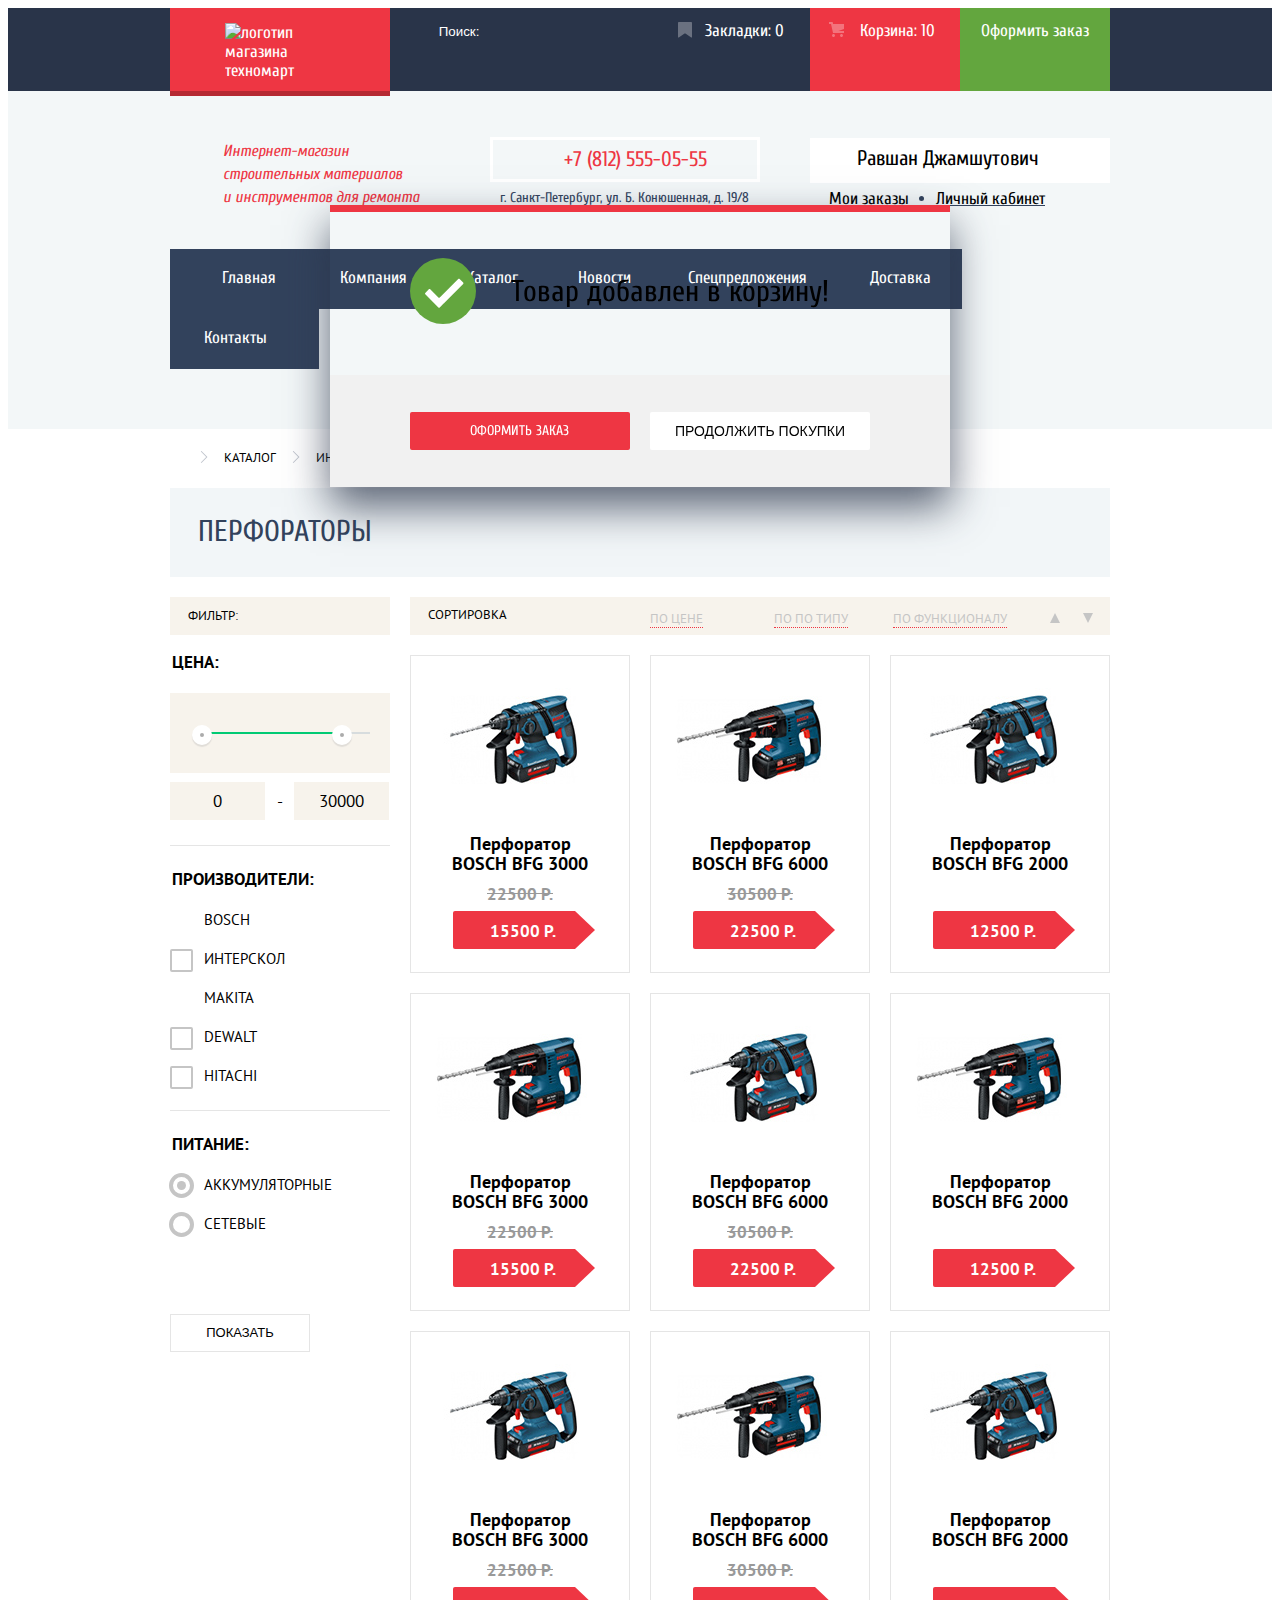
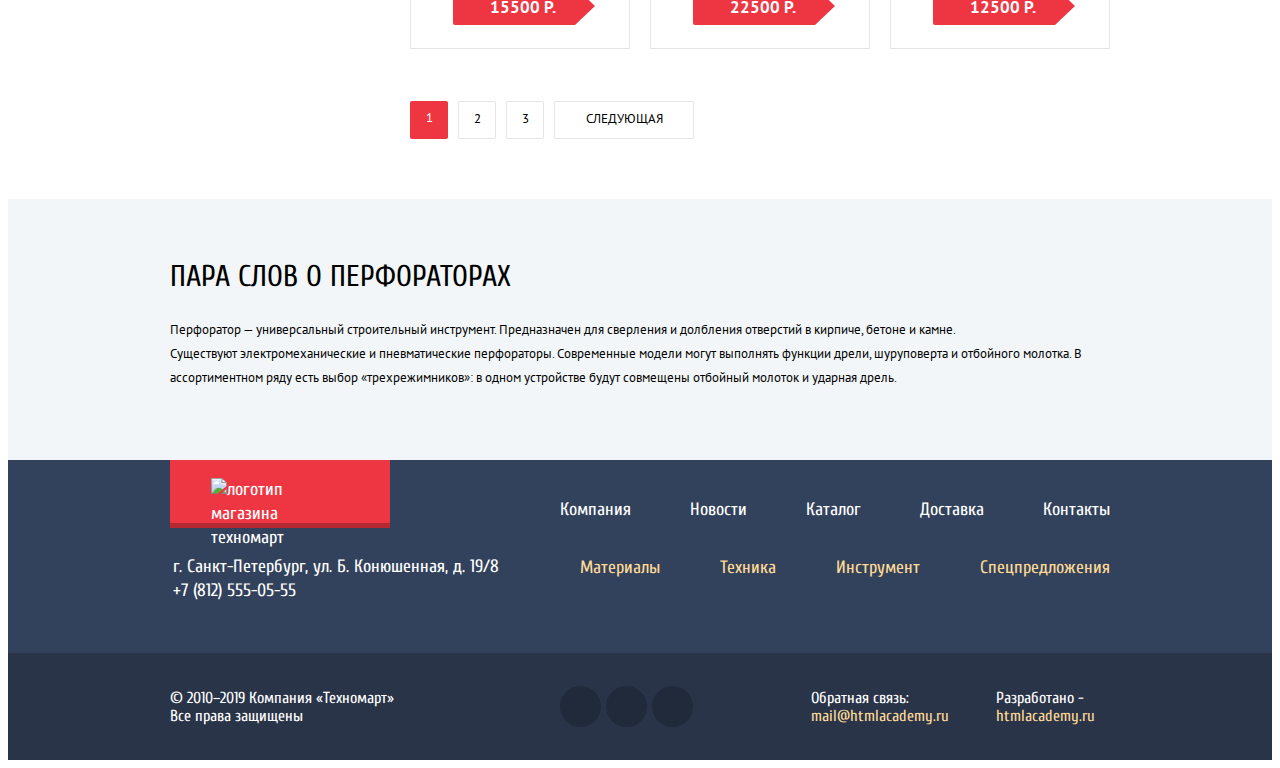
==== commit 5ecd2b99: "Исправления для подачи проекта на предзащиту" ====
--- a/catalog.html
+++ b/catalog.html
@@ -4,7 +4,7 @@
 <head>
   <meta charset="utf-8">
   <title>HTML Academy: Техномарт</title>
-  <link href="https://fonts.googleapis.com/css?family=Cuprum:400,400i,700|PT+Sans:400,700&amp;subset=cyrillic" rel="stylesheet">
+  <link href="https://fonts.googleapis.com/css?family=Cuprum:400,400i,700%7CPT+Sans:400,700&amp;subset=cyrillic" rel="stylesheet">
   <link href="css/normalize.css" rel="stylesheet">
   <link href="css/style.css" rel="stylesheet">
 </head>
@@ -14,7 +14,7 @@
     <div class="header-top">
       <div class="container header-top-container">
         <div class="header-logo">
-          <a><img src="img/logo.svg" class="logo" width="111" height="18" aria-label="логотип магазина техномарт"></a>
+          <a><img src="img/logo.svg" class="logo" width="111" height="18" alt="логотип магазина техномарт"></a>
         </div>
         <form method="GET" action="https://echo.htmlacademy.ru" class="search search-catalog">
           <p><label for="search"></label>
@@ -228,7 +228,7 @@
             </li>
           </ul>
           <ul class="pagination-list">
-            <li class="pagination-item"><a href="#">1</a></li>
+            <li class="pagination-item"><a class="active">1</a></li>
             <li class="pagination-item"><a href="#">2</a></li>
             <li class="pagination-item"><a href="#">3</a></li>
             <li class="pagination-item"><a href="#">Следующая</a></li>
@@ -254,7 +254,7 @@
       <div class="container main-footer-container">
         <div class="footer-contacts">
           <div class="footer-logo">
-            <img src="img/logo.svg" class="logo" aria-label="логотип магазина техномарт">
+            <img src="img/logo.svg" class="logo" width="111" height="18" alt="логотип магазина техномарт">
           </div>
           <address class="footer-address">г. Санкт-Петербург, ул. Б. Конюшенная, д. 19/8<br>
             <a href="#">+7 (812) 555-05-55</a></address>
@@ -293,9 +293,10 @@
           </p>
         </div>
       </div>
+    </div>
   </footer>
 
-  <section class="visually-hidden add-cart-popup">
+  <section class="popup add-cart-popup">
     <h2 class="added-cart">Товар добавлен в корзину!</h2>
     <button type="button" class="btn-close">Закрыть</button>
     <div>
--- a/css/style.css
+++ b/css/style.css
@@ -1,3 +1,7 @@
+html {
+  box-sizing: border-box;
+}
+
 body {
   min-width: 1200px;
   font-family: "Cuprum", Tahoma, sans-serif;
@@ -6,10 +10,6 @@
   background-color: #ffffff;
 }
 
-html {
-  box-sizing: border-box;
-}
-
 a {
   text-decoration: none;
 }
@@ -288,7 +288,7 @@
   padding: 49px 50px 0px 53px;
 }
 
-.header-bottom .user a{
+.header-bottom .user a {
   display: block;
   line-height: 21px;
   font-size: 21px; 
@@ -312,7 +312,7 @@
   
   width: 20px;
   height: 17px;
-  
+
   background-image: url("../img/login.svg");
   background-repeat: no-repeat;
   background-position: 0 0;
@@ -615,6 +615,7 @@
 }
 
 .gallery {
+  position: relative;
   padding: 0;
   margin: 0;
   width: 620px;
@@ -642,6 +643,7 @@
 .gallety-list p {
   top: 62px;
   left: 26px;
+
   margin: 0;
   padding: 0;
 }
@@ -663,6 +665,7 @@
 
   background-color: transparent;
   border: none;
+  cursor: pointer;
 }
 
 .gallety-list .btn-right {
@@ -682,11 +685,47 @@
 
   background-color: transparent;
   border: none;
-}
-
-.btn-back {
-  bottom: 150px;
-  left: 25px;
+  cursor: pointer;
+}
+
+/* Слайдер в превью*/
+.slider-controls {
+  position: absolute;
+  display: flex;
+  justify-content: space-between;
+  top: 220px;
+  left: 295px;
+  z-index: 1;
+  
+  width: 30px;
+  height: 10px;
+}
+
+.slider-controls label {
+  position: relative;
+
+  width: 10px;
+  height: 10px;
+
+  font-size: 0;
+
+  background-color: #ffffff;
+  border-radius: 50%;
+  z-index: 2;
+}
+
+.slider-controls .slider-item-2::after {
+  content: "";
+  position: absolute;
+  top: 2px;
+  left: 2px;
+
+  width: 6px;
+  height: 6px;
+
+  background-color: #ee3643;
+  border-radius: 50%;
+  z-index: 3;
 }
 
 .preview-list,
@@ -793,7 +832,6 @@
   padding-top: 12px;
   padding-left: 27px;
 }
-
 
 .preview-list .preview-technics {
   background-image: url("../img/icon-3.svg");
@@ -1105,6 +1143,7 @@
   color: #ffffff;
   background-color: #32425c;
   border: 1px solid #293449;
+  cursor: pointer;
 }
 
 .btn-services:hover {
@@ -1390,6 +1429,7 @@
 /* FIXED нет точек на переключятелях */
 .range-controls .toggle {
   position: absolute;
+  box-sizing: content-box;
   top: 32px;
 
   width: 4px;
@@ -1463,6 +1503,7 @@
 
   border: 2px solid #c5c5c5;
   border-radius: 2px;
+  cursor: pointer;
 }
 
 .filter-checkbox:checked + label::after {
@@ -1479,6 +1520,7 @@
   background-repeat: no-repeat;
   background-position: 0 0;
   background-color: white;
+  cursor: pointer;
 }
 
 .filter-radio + label::before {
@@ -1491,7 +1533,8 @@
   height: 25px;
 
   border: 4px solid #c5c5c5;
-  border-radius: 50%
+  border-radius: 50%;
+  cursor: pointer;
 }
 
 .filter-radio:checked + label::after {
@@ -1506,6 +1549,7 @@
 
   background-color: #c5c5c5;
   border-radius: 50%;
+  cursor: pointer;
 }
 
 .filter-checkbox:disabled + label::before,
@@ -1672,7 +1716,7 @@
 
 .catalog-item .btn {
   position: relative;
-  font-family: "Cuprum" Tahoma, sans-serif;
+  font-family: "Cuprum", Tahoma, sans-serif;
   display: block;
   width: 135px;
   height: 38px;
@@ -1688,12 +1732,12 @@
 }
 
 .btn-buy {
-  font-family: "Cuprum" Tahoma, sans-serif;
   margin-bottom: 7px;
 
   color: #ffffff;
   background-color: #63a63e;
   box-shadow: inset 0 -3px 0 0 #367315;
+  cursor: pointer;
 }
 
 .hidden-menu .btn-buy::before {
@@ -1731,10 +1775,10 @@
 }
 
 .btn-add-favourite {
-  font-family: "Cuprum" Tahoma, sans-serif;
   background-color: #ffffff;
   color: #32425c;
   box-shadow: inset 0 0 0 3px #63a63e;
+  cursor: pointer;
 }
 
 .btn-add-favourite:hover {
@@ -1929,7 +1973,9 @@
   border: 1px solid #ee3643;
 }
 
-.pagination-list a:focus{
+.pagination-list .active,
+.pagination-list .active:hover,
+.pagination-list .active:active {
   color: #ffffff;
   background-color: #ee3643;
   border: none;
@@ -2155,15 +2201,27 @@
 
 /* POPUP ТОВАР ДОБАВЛЕН В КОРЗИНУ */
 
+.popup {
+  position: fixed;
+  display: none;
+}
+
+.popup-show {
+  display: block;
+}
+
 .add-cart-popup {
   display: flex;
   flex-direction: column;
-  position: relative;
+
+  top: 205px;
+  left: 50%;
 
   width: 620px;
   min-height: 282px;
   padding: 0;
   margin: 0 auto;
+  margin-left: -310px;
 
   color: #000000;
   background-color: #ffffff;
@@ -2187,6 +2245,7 @@
   border: none;
   background-color: transparent;
   background: transparent url("../img/close.svg") no-repeat 0 0;
+  cursor: pointer;
 }
 
 .added-cart {
@@ -2224,18 +2283,21 @@
   border: none;
   border-radius: 2px;
   text-transform: uppercase;
+  cursor: pointer;
 }
 
 /* POPUP НУЖНА ПОМОЩЬ, НАПИШИТЕ НАМ! */
 
 .feed-back-popup {
-  position: relative;
+  top: 205px;
+  left: 50%;
 
   width: 620px;
   min-height: 430px;
   padding: 0;
   padding: 45px 80px 0 80px;
   margin: 0 auto;
+  margin-left: -310px;
 
   color: #000000;
   background-color: #ffffff;
@@ -2315,40 +2377,39 @@
   min-height: 38px;
 
   border: none;
+  cursor: pointer;
 }
 
 /* POPAP КАРТА */
 
 .map-popup {
-  position: relative;
-  width: 960px;
-  min-height: 446px;
+  top: 205px;
+  left: 50%;
+  width: 940px;
+  height: 446px;
   padding: 0;
   margin: 0 auto;
+  margin-left: -471px;
 }
 
 .map-popup .btn-close {
   position: absolute;
-  top: 22px;
-  left: 915px;
+  top: 8px;
+  left: 911px;
   z-index: 10;
 }
 
 .map-popup img {
+  position: absolute;
+  top: 0;
+  left: 0;
+  z-index: 1;
   width: 100%;
-  
-}
-
-
-
-
-
-
-
-
-
-
-
-
-
-
+}
+
+.map-popup iframe {
+  position: absolute;
+  z-index: 2;
+
+  border: none;
+}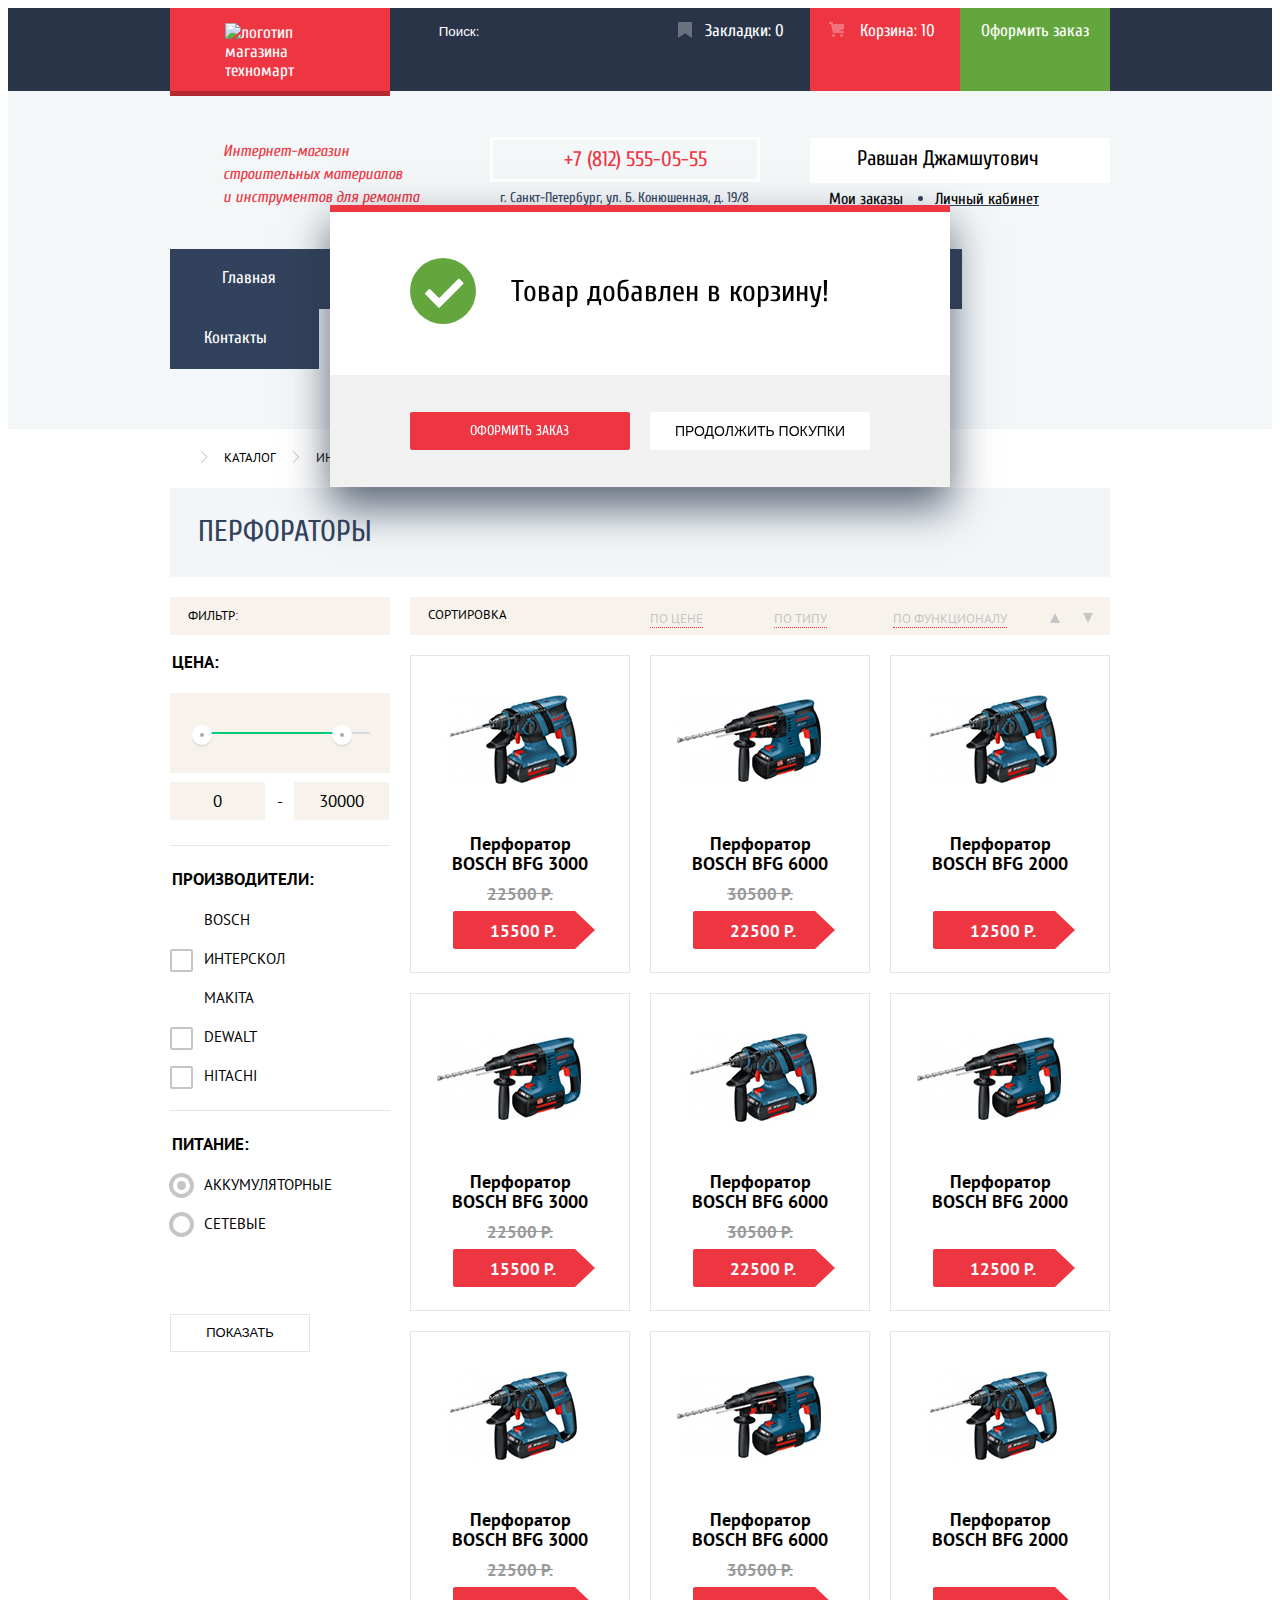
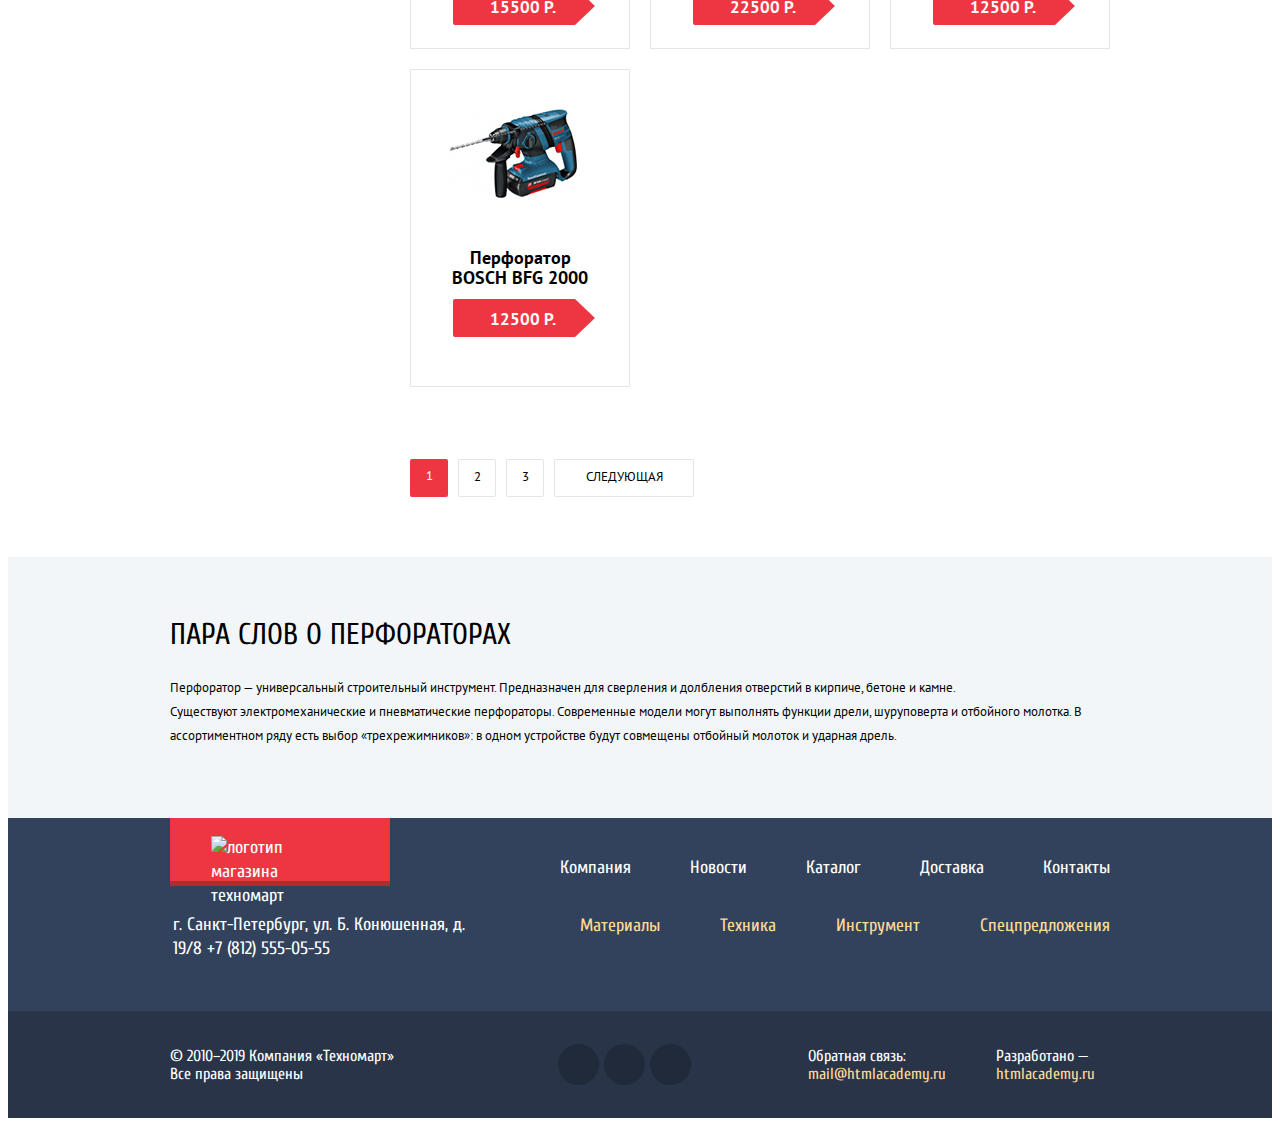
==== commit ed01b2b8: "Исправления" ====
--- a/catalog.html
+++ b/catalog.html
@@ -14,7 +14,7 @@
     <div class="header-top">
       <div class="container header-top-container">
         <div class="header-logo">
-          <a><img src="img/logo.svg" class="logo" width="111" height="18" alt="логотип магазина техномарт"></a>
+          <a href="index.html"><img src="img/logo.svg" class="logo" width="111" height="18" alt="логотип магазина техномарт"></a>
         </div>
         <form method="GET" action="https://echo.htmlacademy.ru" class="search search-catalog">
           <p><label for="search"></label>
@@ -29,7 +29,6 @@
     <div class="header-bottom">
       <div class="container">
         <div class="header-bottom-container">
-          <h1 class="visually-hidden">Техномарт - магазин строительных материалов</h1>
           <p>Интернет-магазин строительных материалов<br> и инструментов для ремонта</p>
           <address>
             <a href="#" class="phone">+7 (812) 555-05-55</a>
@@ -129,7 +128,7 @@
             <h2>Сортировка</h2>
             <ul class="type">
               <li><a href="#" class="sorting-item">По цене</a></li>
-              <li><a href="#" class="sorting-item">По По типу</a></li>
+              <li><a href="#" class="sorting-item">По типу</a></li>
               <li><a href="#" class="sorting-item">По функционалу</a></li>
             </ul>
             <ul>
@@ -226,6 +225,15 @@
               <h3>Перфоратор BOSCH BFG 2000</h3>
               <p class="price">12500 Р.</p>
             </li>
+            <li class="catalog-item">
+              <div class="hidden-menu">
+                <button type="button" class="btn btn-buy">Купить</button>
+                <button type="button" class="btn btn-add-favourite">В закладки</button>
+              </div>
+              <img src="img/perforator_1.jpg" width="218" height="170" alt="Перфоратор BOSCH BFG 2000">
+              <h3>Перфоратор BOSCH BFG 2000</h3>
+              <p class="price">12500 Р.</p>
+            </li>
           </ul>
           <ul class="pagination-list">
             <li class="pagination-item"><a class="active">1</a></li>
@@ -256,7 +264,7 @@
           <div class="footer-logo">
             <img src="img/logo.svg" class="logo" width="111" height="18" alt="логотип магазина техномарт">
           </div>
-          <address class="footer-address">г. Санкт-Петербург, ул. Б. Конюшенная, д. 19/8<br>
+          <address class="footer-address">г. Санкт-Петербург, ул. Б. Конюшенная, д. 19/8
             <a href="#">+7 (812) 555-05-55</a></address>
         </div>
         <nav class="footer-navigation">
@@ -285,10 +293,10 @@
           <li><a class="social-btn social-btn-in" href="#" aria-label="мы в инстаграм"><span class="visually-hidden">Инстаграм</span></a></li>
         </ul>
         <div class="copyright">
-          <p class="footer-copyright">Обратная связь:<br>
+          <p class="footer-copyright">Обратная связь:
             <a href="#">mail@htmlacademy.ru</a>
           </p>
-          <p class="footer-copyright">Разработано -<br>
+          <p class="footer-copyright">Разработано —
             <a href="https://htmlacademy.ru/intensive/htmlcss">htmlacademy.ru</a>
           </p>
         </div>
--- a/css/style.css
+++ b/css/style.css
@@ -125,6 +125,10 @@
   color: transparent;
 }
 
+.search input:focus::input-placeholder {
+  color: transparent;
+}
+
 .search input:focus {
   color: #000000;
   background-color: #ffffff;
@@ -284,6 +288,7 @@
 }
 
 .header-bottom-container > p {
+  
   margin: 0;
   padding: 49px 50px 0px 53px;
 }
@@ -589,7 +594,12 @@
 
 .user-menu li:last-child {
   min-width: 120px;
-  margin-left: 27px;
+  margin-left: 32px;
+}
+
+.user-menu .user-link {
+  font-size: 16px;
+  line-height: 18px;
 }
 
 .user-menu .user-link:hover {
@@ -643,6 +653,9 @@
 .gallety-list p {
   top: 62px;
   left: 26px;
+
+  font-size: 18px;
+  line-height: 24px;
 
   margin: 0;
   padding: 0;
@@ -874,7 +887,8 @@
 }
 
 .popular-title {
-  position: relative;
+  display: flex;
+  justify-content: space-between;
   width: 940px;
   min-height: 89px;
   background-color: #f9f5f0;
@@ -929,18 +943,16 @@
 }
 
 .goods-all {
-  position: absolute;
-  top: 25px;
-  right: 24px;
-  width: 253px;
+  margin-top: 25px;
+  margin-right: 24px;
+  min-width: 253px;
   padding-left: 55px;
 }
 
 .manufacturer-all {
-  position: absolute;
-  top: 25px;
-  right: 24px;
-  width: 253px;
+  margin-top: 25px;
+  margin-right: 24px;
+  min-width: 253px;
   padding-left: 70px;
 }
 
@@ -1009,51 +1021,54 @@
   list-style: none;
   padding: 0;
   margin: 0;
+  margin-top: -20px;
 }
 
 .manufacturer-list li {
   width: 220px;
   height: 145px;
-  margin-bottom: 20px;
+  margin-top: 20px;
   text-align: center;
   border: 1px solid #eaeaea;
   background-color: #ffffff;
 }
 
-.manufacturer-list li:nth-child(n+5) {
-  margin-bottom: 0px;
-}
-
-.manufacturer-list li:nth-child(1) {
-  padding-top: 53px; 
-}
-
-.manufacturer-list li:nth-child(2) {
-  padding-top: 50px; 
-}
-
-.manufacturer-list li:nth-child(3) {
-  padding-top: 48px; 
-}
-
-.manufacturer-list li:nth-child(4) {
-  padding-top: 21px; 
-}
-
-.manufacturer-list li:nth-child(5) {
-  padding-top: 58px; 
-}
-
-.manufacturer-list li:nth-child(6) {
-  padding-top: 35px; 
-}
-
-.manufacturer-list li:nth-child(7) {
-  padding-top: 23px; 
-}
-
-.manufacturer-list li:nth-child(8) {
-  padding-top: 34px; 
+.manufacturer-list a {
+  display: block;
+  width: 220px;
+  height: 145px;
+}
+
+.manufacturer-item .bosch {
+  margin-top: 53px; 
+}
+
+.manufacturer-list .makita {
+  margin-top: 50px; 
+}
+
+.manufacturer-list .dewalt {
+  margin-top: 48px; 
+}
+
+.manufacturer-list .interskol {
+  margin-top: 21px; 
+}
+
+.manufacturer-list .hitachi {
+  margin-top: 58px; 
+}
+
+.manufacturer-list .lg {
+  margin-top: 35px; 
+}
+
+.manufacturer-list .aeg {
+  margin-top: 23px; 
+}
+
+.manufacturer-list .metabo {
+  margin-top: 34px; 
 }
 .manufacturer-item:hover {
   box-shadow: 0px 10px 25px rgba(41, 52, 73, 0.5);
@@ -1069,7 +1084,6 @@
   color: #ffffff;
   min-height: 522px;
   padding-top: 63px;
-  background: url("../img/icon-car.png") no-repeat 954px 261px;
   background-color: #f1f5f7;
 }
 
@@ -1109,6 +1123,7 @@
 }
 
 .services-descriprion {
+  position: relative;
   display: flex;
 }
 
@@ -1123,16 +1138,17 @@
 .services-items::after {
   content: "";
   position: absolute;
-
-  background-image: url("../img/services-shadow.svg");
-  background-repeat: no-repeat;
-  background-position: 0 0;
+  top: -45px;
+  right: 0;
+  width: 10px;
+  height: 279px;
+  background: url("../img/services-shadow.png") no-repeat 0 0;
 }
 
 .btn-services {
-  box-sizing: border-box;
+  
   width: 240px;
-  height: 61px;
+  height: 63px;
   padding-left: 22px;
 
   font-size: 21px;
@@ -1156,8 +1172,25 @@
   border: 1px solid #ffffff;
 }
 
-.services-descriprion section {
+.services-descriprion .delivery {
   width: 280px;
+}
+
+.services-descriprion .guarantee {
+  width: 378px;
+}
+
+.services-descriprion .credit {
+  width: 285px;
+}
+
+.credit p {
+  margin-bottom: 24px;
+}
+
+.credit .btn-credit {
+  width: 195px;
+  padding-left: 44px;
 }
 
 .services h3 {
@@ -1170,6 +1203,28 @@
   margin-bottom: 25px;
 }
 
+.picture-delivery {
+  position: absolute;
+  top: 25px;
+  left: 470px;
+}
+
+.picture-guarantee {
+  position: absolute;
+  top: 2px;
+  left: 559px;
+}
+
+.picture-credit {
+  position: absolute;
+  top: 0;
+  left: 483px;
+}
+
+.guarantee,
+.credit {
+  display: none;
+}
 
 /* ОПИСАНИЕ И КОНТАКТЫ */
 .index-columns-container {
@@ -1202,6 +1257,10 @@
   margin-bottom: 23px;
 }
 
+.about-us .delivery-information {
+  width: 390px;
+}
+
 .about-us ul {
   margin-top: 0;
   padding-left: 36px;
@@ -1246,6 +1305,7 @@
 }
 
 .contacts p {
+  width: 180px;
   margin-bottom: 30px;
 }
 
@@ -1621,7 +1681,7 @@
 
 .type li:nth-child(2) {
   margin-left: 66px;
-  margin-right: 40px; 
+  margin-right: 61px; 
 }
 
 .sorting .sorting-item{
@@ -1833,9 +1893,7 @@
   margin: 0;
 }
 
-.catalog-item:nth-child(n+7) {
-  margin-bottom: 0;
-}
+
 
 .catalog-item:hover {
 box-shadow: 0px 10px 25px rgba(41, 52, 73, 0.5);
@@ -2051,6 +2109,7 @@
 }
 
 .footer-address {
+  width: 326px;
   font-style: normal;
   padding-left: 3px;
 }
@@ -2186,6 +2245,10 @@
   width: 140px;
 }
 
+.footer-copyright:last-child {
+  padding-left: 50px;
+}
+
 .footer-copyright a {
   color: #ffda96;
 }
@@ -2224,9 +2287,8 @@
   margin-left: -310px;
 
   color: #000000;
-  background-color: #ffffff;
-  
-  background: url("../img/add-popap-check.svg") no-repeat 80px 46px;
+  
+  background: #ffffff url("../img/add-popap-check.svg") no-repeat 80px 46px;
   border-top: 7px solid #ee3643;
   border-bottom: 112px solid #f1f1f1;
   box-shadow: 0px 20px 40px rgba(41, 52, 73, 0.75);
@@ -2317,6 +2379,7 @@
 }
 
 .feed-back-item label {
+  display: block;
   font-size: 18px;
   line-height: 18px;
 }
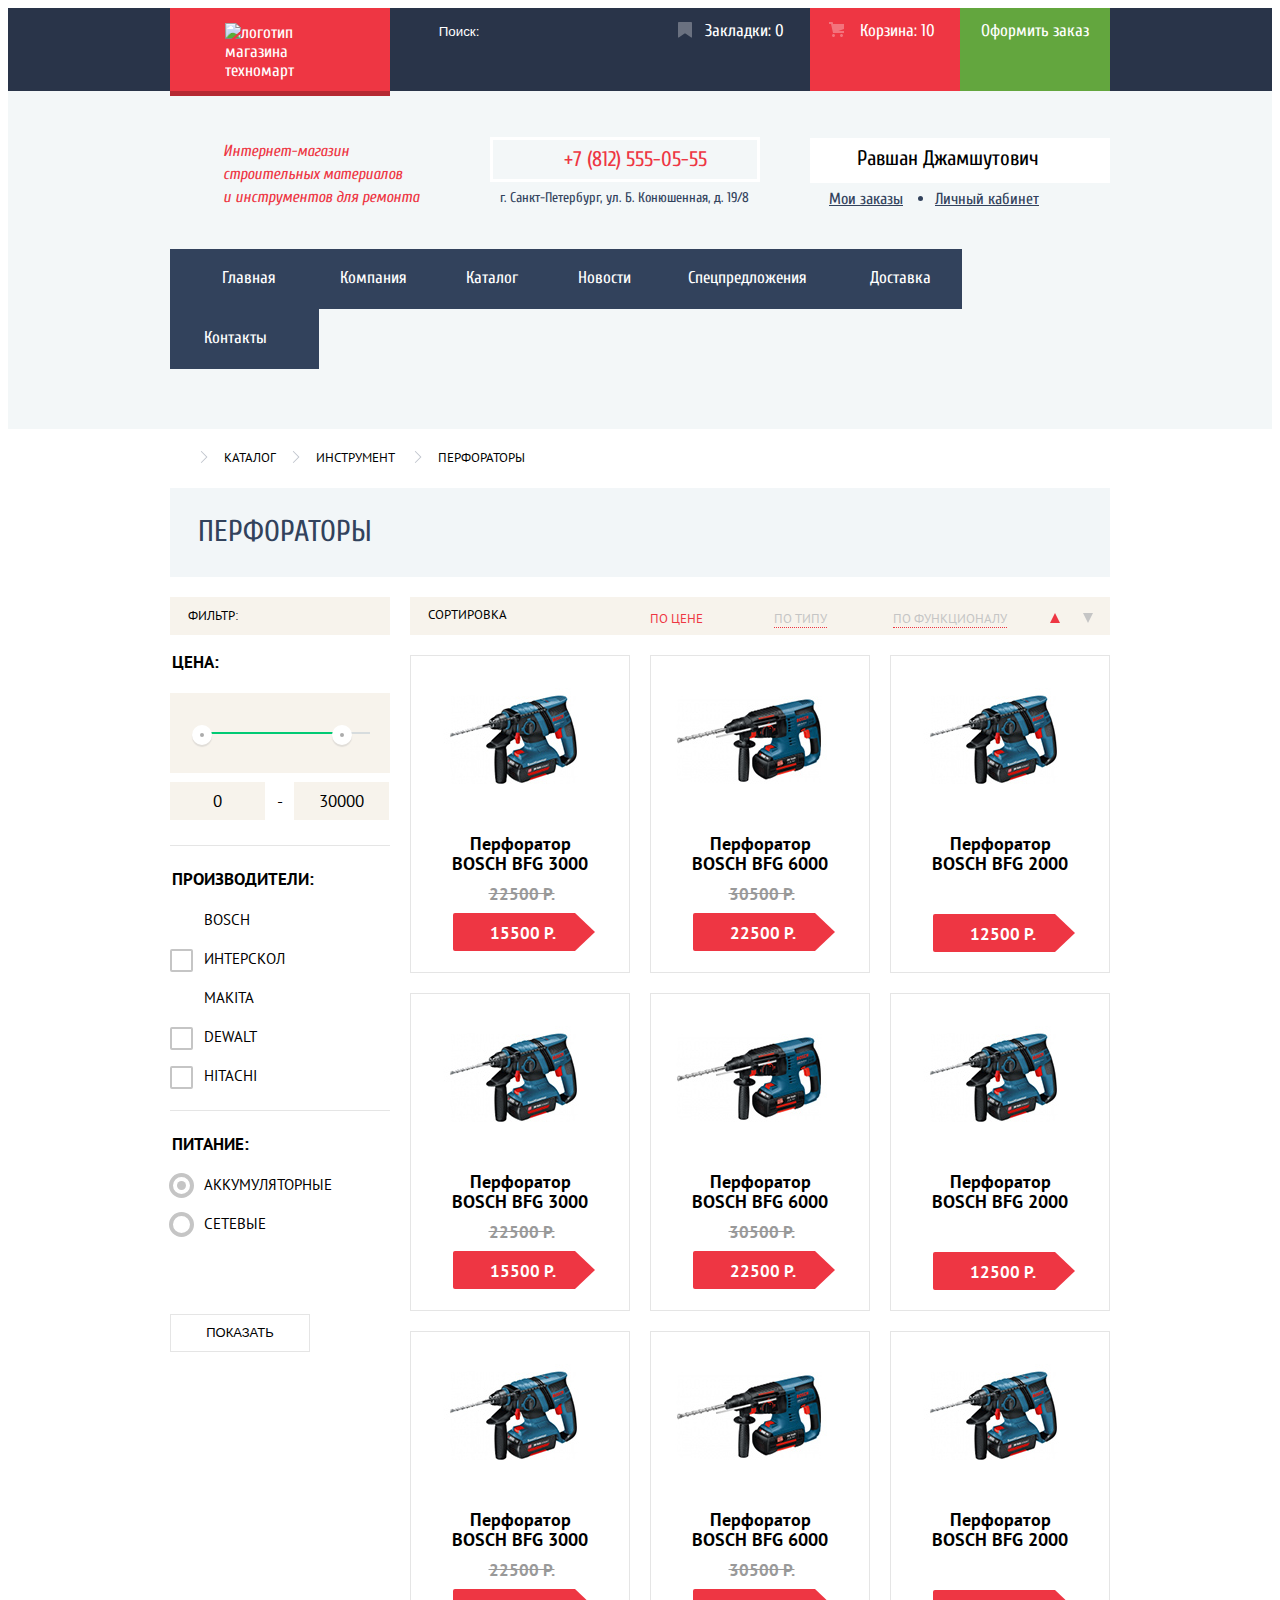
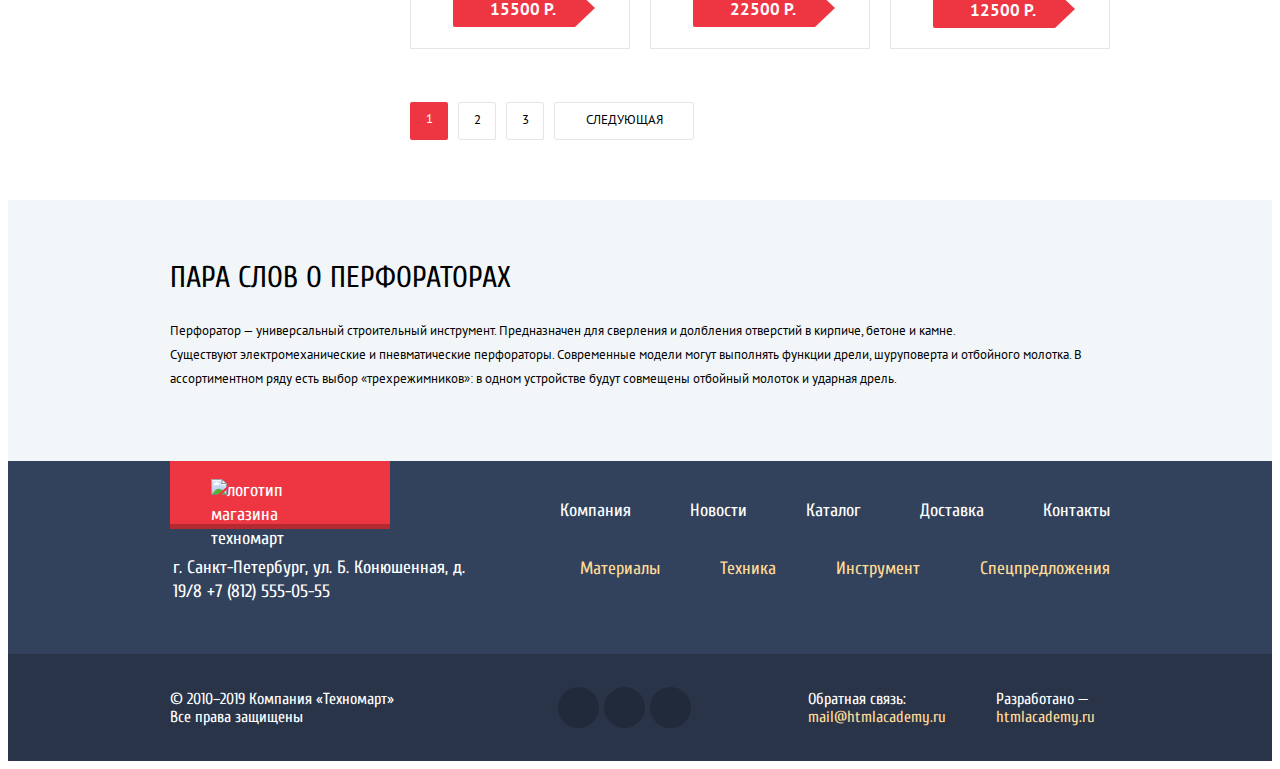
==== commit ce1feaa6: "Доработки перед защиток по критериям" ====
--- a/catalog.html
+++ b/catalog.html
@@ -81,8 +81,8 @@
                   </div>
                 </div>
                 <div class="price-controls">
-                  <label class="min-price"><input name="min-price" type="text" value="0"></label>
-                  <label class="max-price">- <input name="max-price" type="text" value="30000"></label>
+                  <label class="min-price" aria-label="установить минимальную стоимость"><input name="min-price" type="text" value="0"></label>
+                  <label class="max-price" aria-label="установить максимальную стоимость">- <input name="max-price" type="text" value="30000"></label>
                 </div>
                 <div class="line"></div>
               </div>
@@ -127,12 +127,12 @@
           <section class="sorting">
             <h2>Сортировка</h2>
             <ul class="type">
-              <li><a href="#" class="sorting-item">По цене</a></li>
+              <li><a href="#" class="sorting-item item-action">По цене</a></li>
               <li><a href="#" class="sorting-item">По типу</a></li>
               <li><a href="#" class="sorting-item">По функционалу</a></li>
             </ul>
             <ul>
-              <li><a href="#" class="arrow arrow-up">По возрастанию</a></li>
+              <li><a href="#" class="arrow arrow-up arrow-action">По возрастанию</a></li>
               <li><a href="#" class="arrow arrow-down">По убыванию</a></li>
             </ul>
           </section>
@@ -140,7 +140,7 @@
           <ul class="catalog-list">
             <li class="catalog-item">
               <div class="hidden-menu">
-                <button type="button" class="btn btn-buy">Купить</button>
+                <button type="button" class="btn btn-buy .btn-buy_1">Купить</button>
                 <button type="button" class="btn btn-add-favourite">В закладки</button>
               </div>
               <img src="img/perforator_1.jpg" width="218" height="170" alt="Перфоратор BOSCH BFG 3000">
@@ -150,7 +150,7 @@
             </li>
             <li class="catalog-item">
               <div class="hidden-menu">
-                <button type="button" class="btn btn-buy">Купить</button>
+                <button type="button" class="btn btn-buy .btn-buy_2">Купить</button>
                 <button type="button" class="btn btn-add-favourite">В закладки</button>
               </div>
               <img src="img/perforator_2.jpg" width="218" height="170" alt="Перфоратор BOSCH BFG 6000">
@@ -172,41 +172,12 @@
                 <button type="button" class="btn btn-buy">Купить</button>
                 <button type="button" class="btn btn-add-favourite">В закладки</button>
               </div>
-              <img src="img/perforator_2.jpg" width="218" height="170" alt="Перфоратор BOSCH BFG 3000">
-              <h3>Перфоратор BOSCH BFG 3000</h3>
-              <p class="price-old">22500 Р.</p>
-              <p class="price">15500 Р.</p>
-            </li>
-            <li class="catalog-item catalog-item-new">
-              <div class="hidden-menu">
-                <button type="button" class="btn btn-buy">Купить</button>
-                <button type="button" class="btn btn-add-favourite">В закладки</button>
-              </div>
-              <img src="img/perforator_1.jpg" width="218" height="170" alt="Перфоратор BOSCH BFG 6000">
-              <h3>Перфоратор BOSCH BFG 6000</h3>
-              <p class="price-old">30500 Р.</p>
-              <p class="price">22500 Р.</p>
-            </li>
-            <li class="catalog-item">
-              <div class="hidden-menu">
-                <button type="button" class="btn btn-buy">Купить</button>
-                <button type="button" class="btn btn-add-favourite">В закладки</button>
-              </div>
-              <img src="img/perforator_2.jpg" width="218" height="170" alt="Перфоратор BOSCH BFG 2000">
-              <h3>Перфоратор BOSCH BFG 2000</h3>
-              <p class="price">12500 Р.</p>
-            </li>
-            <li class="catalog-item catalog-item-new">
-              <div class="hidden-menu">
-                <button type="button" class="btn btn-buy">Купить</button>
-                <button type="button" class="btn btn-add-favourite">В закладки</button>
-              </div>
               <img src="img/perforator_1.jpg" width="218" height="170" alt="Перфоратор BOSCH BFG 3000">
               <h3>Перфоратор BOSCH BFG 3000</h3>
               <p class="price-old">22500 Р.</p>
               <p class="price">15500 Р.</p>
             </li>
-            <li class="catalog-item">
+            <li class="catalog-item catalog-item-new">
               <div class="hidden-menu">
                 <button type="button" class="btn btn-buy">Купить</button>
                 <button type="button" class="btn btn-add-favourite">В закладки</button>
@@ -225,6 +196,26 @@
               <h3>Перфоратор BOSCH BFG 2000</h3>
               <p class="price">12500 Р.</p>
             </li>
+            <li class="catalog-item catalog-item-new">
+              <div class="hidden-menu">
+                <button type="button" class="btn btn-buy">Купить</button>
+                <button type="button" class="btn btn-add-favourite">В закладки</button>
+              </div>
+              <img src="img/perforator_1.jpg" width="218" height="170" alt="Перфоратор BOSCH BFG 3000">
+              <h3>Перфоратор BOSCH BFG 3000</h3>
+              <p class="price-old">22500 Р.</p>
+              <p class="price">15500 Р.</p>
+            </li>
+            <li class="catalog-item">
+              <div class="hidden-menu">
+                <button type="button" class="btn btn-buy">Купить</button>
+                <button type="button" class="btn btn-add-favourite">В закладки</button>
+              </div>
+              <img src="img/perforator_2.jpg" width="218" height="170" alt="Перфоратор BOSCH BFG 6000">
+              <h3>Перфоратор BOSCH BFG 6000</h3>
+              <p class="price-old">30500 Р.</p>
+              <p class="price">22500 Р.</p>
+            </li>
             <li class="catalog-item">
               <div class="hidden-menu">
                 <button type="button" class="btn btn-buy">Купить</button>
@@ -236,7 +227,7 @@
             </li>
           </ul>
           <ul class="pagination-list">
-            <li class="pagination-item"><a class="active">1</a></li>
+            <li class="pagination-item"><a class="pagination-action">1</a></li>
             <li class="pagination-item"><a href="#">2</a></li>
             <li class="pagination-item"><a href="#">3</a></li>
             <li class="pagination-item"><a href="#">Следующая</a></li>
@@ -288,9 +279,9 @@
       <div class="container main-footer-container">
         <p class="footer-copyright">© 2010–2019 Компания «Техномарт» Все права защищены</p>
         <ul class="footer-social">
-          <li><a class="social-btn social-btn-vk" href="#" aria-label="мы в контакте"><span class="visually-hidden">Вконтакте</span></a></li>
-          <li><a class="social-btn social-btn-fb" href="#" aria-label="мы на фейсбук"><span class="visually-hidden">Фейсбук</span></a></li>
-          <li><a class="social-btn social-btn-in" href="#" aria-label="мы в инстаграм"><span class="visually-hidden">Инстаграм</span></a></li>
+          <li><a class="social-btn social-btn-vk" href="#" aria-label="мы в контакте"></a></li>
+          <li><a class="social-btn social-btn-fb" href="#" aria-label="мы на фейсбук"></a></li>
+          <li><a class="social-btn social-btn-in" href="#" aria-label="мы в инстаграм"></a></li>
         </ul>
         <div class="copyright">
           <p class="footer-copyright">Обратная связь:
@@ -304,12 +295,14 @@
     </div>
   </footer>
 
-  <section class="popup add-cart-popup">
-    <h2 class="added-cart">Товар добавлен в корзину!</h2>
-    <button type="button" class="btn-close">Закрыть</button>
-    <div>
-      <a href="#" class="btn-red btn-follow-cart">Оформить заказ</a>
-      <button type="button" class="btn-continue">Продолжить покупки</button>
+  <section class="popup add-cart-show">
+    <div class="add-cart-popup">
+      <h2 class="added-cart">Товар добавлен в корзину!</h2>
+      <button type="button" class="btn-close btn-close-buy">Закрыть</button>
+      <div>
+        <a href="#" class="btn-red btn-follow-cart">Оформить заказ</a>
+        <button type="button" class="btn-continue">Продолжить покупки</button>
+      </div>
     </div>
   </section>
 
--- a/css/style.css
+++ b/css/style.css
@@ -1,4 +1,6 @@
 html {
+  -webkit-box-sizing: border-box;
+  -moz-box-sizing: border-box;
   box-sizing: border-box;
 }
 
@@ -22,6 +24,7 @@
 *,
 *::before,
 *::after {
+  -webkit-box-sizing: inherit;
   box-sizing: inherit;
 }
 
@@ -63,6 +66,7 @@
   width: 220px;
   padding: 15px 55px 11px 55px;
   background-color: #ee3643;
+  -webkit-box-shadow: 0 5px 0 0 #b52933;
   box-shadow: 0 5px 0 0 #b52933;
 }
 
@@ -77,6 +81,8 @@
 
 .header-top-container {
   display: flex;
+  -webkit-box-pack: justify;
+  -ms-flex-pack: justify;
   justify-content: space-between;
 }
 
@@ -110,8 +116,17 @@
   background-position: 17px 14px;
 }
 
-.search input::-webkit-input-placeholder { 
+.search input::-webkit-input-placeholder  { 
   color: #ffffff; 
+}
+
+.search input::-moz-placeholder { 
+  color: #ffffff;
+  opacity: 1;
+}
+
+.search input:-ms-input-placeholder { 
+  color: #ffffff;
 }
 
 .search input:hover {
@@ -122,10 +137,6 @@
 } 
 
 .search input:focus::-webkit-input-placeholder {
-  color: transparent;
-}
-
-.search input:focus::input-placeholder {
   color: transparent;
 }
 
@@ -143,11 +154,13 @@
 
 .header-logo:hover {
   background-color: #ca2c37;
+  -webkit-box-shadow: 0 5px 0 0 #9a212a;
   box-shadow: 0 5px 0 0 #9a212a;
 }
 
 .header-logo:active {
   background-color: #ba2732;
+  -webkit-box-shadow: 0 5px 0 0 #8e1e26;
   box-shadow: 0 5px 0 0 #8e1e26;
 }
 
@@ -156,11 +169,15 @@
   display: inline-block;
   min-height: 42px;
   width: 150px;
-  padding: 13px 0;
+
+  vertical-align: top;
+
+  padding: 12.5px 0;
 }
 
 .favourite {
-  Position: relative;
+  position: relative;
+
   padding-left: 55px;
 }
 
@@ -187,6 +204,10 @@
 
 .favourite:hover::before {
   opacity: 1;
+}
+
+.favourite:active::before {
+  opacity: 0.5;
 }
 
 .favourite-and-cart:active {
@@ -234,6 +255,10 @@
 
 .cart:hover::before {
   opacity: 1;
+}
+
+.cart:active::before {
+  opacity: 0.5;
 }
 
 .cart-catalog:hover::before {
@@ -269,13 +294,24 @@
 }
 
 .header-bottom .container {
-  display: flex;
+  display: -webkit-box;
+  display: -ms-flexbox;
+  display: flex;
+  -webkit-box-orient: vertical;
+  -webkit-box-direction: normal;
+  -ms-flex-direction: column;
   flex-direction: column;
 }
 
 .header-bottom-container {
-  display: flex;
+  display: -webkit-box;
+  display: -ms-flexbox;
+  display: flex;
+  -webkit-box-pack: justify;
+  -ms-flex-pack: justify;
   justify-content: space-between;
+  -webkit-box-align: center;
+  -ms-flex-align: center;
   align-items: center;
   min-height: 158px;
 }
@@ -410,7 +446,10 @@
 }
 
 .main-menu-list {
+  display: -webkit-box;
+  display: -ms-flexbox;
   display: flex; 
+  -ms-flex-wrap: wrap;
   flex-wrap: wrap;
   margin: 0;
   padding: 0;
@@ -460,8 +499,24 @@
   padding-right: 52px;
 }
 
+/* Для IE */
+_:-ms-fullscreen, :root .main-menu-list li:nth-child(7) a {
+  padding-right: 50px;
+} 
+
+/* Для Edge */
+@supports (-ms-ime-align: auto) {
+  .main-menu-list li:nth-child(7) a {
+  padding-right: 50px;
+  }
+}
+
 .user {
-  display: flex;
+  display: -webkit-box;
+  display: -ms-flexbox;
+  display: flex;
+  -webkit-box-pack: end;
+  -ms-flex-pack: end;
   justify-content: flex-end;
   padding: 0;
   margin: 0;
@@ -499,7 +554,10 @@
 
 .user-menu {
   position: relative;
-  display: flex;
+  display: -webkit-box;
+  display: -ms-flexbox;
+  display: flex;
+  -ms-flex-wrap: wrap;
   flex-wrap: wrap;
 
   width: 300px;
@@ -592,12 +650,17 @@
   text-decoration: underline;
 }
 
+_:-ms-fullscreen, :root .user-menu li:nth-child(n+3) {
+  margin-top: 6px;
+}
+
 .user-menu li:last-child {
   min-width: 120px;
   margin-left: 32px;
 }
 
 .user-menu .user-link {
+  color: #32425c;
   font-size: 16px;
   line-height: 18px;
 }
@@ -619,7 +682,11 @@
 }
 
 .preview-container {
-  display: flex;
+  display: -webkit-box;
+  display: -ms-flexbox;
+  display: flex;
+  -webkit-box-pack: justify;
+  -ms-flex-pack: justify;
   justify-content: space-between;
   padding-top: 59px;
 }
@@ -704,7 +771,11 @@
 /* Слайдер в превью*/
 .slider-controls {
   position: absolute;
-  display: flex;
+  display: -webkit-box;
+  display: -ms-flexbox;
+  display: flex;
+  -webkit-box-pack: justify;
+  -ms-flex-pack: justify;
   justify-content: space-between;
   top: 220px;
   left: 295px;
@@ -749,12 +820,19 @@
 }
 
 .preview-list-left {
+  display: -webkit-box;
+  display: -ms-flexbox;
   display: flex;
   margin-bottom: 20px;
 }
 
 .preview-list-right {
-  display: flex;
+  display: -webkit-box;
+  display: -ms-flexbox;
+  display: flex;
+  -webkit-box-orient: vertical;
+  -webkit-box-direction: normal;
+  -ms-flex-direction: column;
   flex-direction: column; 
 }
 
@@ -887,7 +965,11 @@
 }
 
 .popular-title {
-  display: flex;
+  display: -webkit-box;
+  display: -ms-flexbox;
+  display: flex;
+  -webkit-box-pack: justify;
+  -ms-flex-pack: justify;
   justify-content: space-between;
   width: 940px;
   min-height: 89px;
@@ -907,7 +989,11 @@
 }
 
 .goods-list {
-  display: flex;
+  display: -webkit-box;
+  display: -ms-flexbox;
+  display: flex;
+  -webkit-box-pack: justify;
+  -ms-flex-pack: justify;
   justify-content: space-between;
   list-style: none;
   padding: 0;
@@ -928,6 +1014,7 @@
   font-size: 14px;
   line-height: 18px;
   padding: 10px 0;
+  vertical-align: top;
   text-transform: uppercase;
   color: #ffffff;
   background-color: #ee3643;
@@ -981,7 +1068,8 @@
 }
 
 .goods-item:hover {
-box-shadow: 0px 10px 25px rgba(41, 52, 73, 0.5);
+  -webkit-box-shadow: 0px 10px 25px rgba(41, 52, 73, 0.5);
+  box-shadow: 0px 10px 25px rgba(41, 52, 73, 0.5);
 }
 
 .goods-item img {
@@ -1015,8 +1103,13 @@
 }
 
 .manufacturer-list {
-  display: flex;
+  display: -webkit-box;
+  display: -ms-flexbox;
+  display: flex;
+  -webkit-box-pack: justify;
+  -ms-flex-pack: justify;
   justify-content: space-between;
+  -ms-flex-wrap: wrap;
   flex-wrap: wrap;
   list-style: none;
   padding: 0;
@@ -1071,10 +1164,12 @@
   margin-top: 34px; 
 }
 .manufacturer-item:hover {
+  -webkit-box-shadow: 0px 10px 25px rgba(41, 52, 73, 0.5);
   box-shadow: 0px 10px 25px rgba(41, 52, 73, 0.5);
 }
 
 .manufacturer-item:active {
+  -webkit-box-shadow: 0px 4px 10px rgba(41, 52, 73, 0.5);
   box-shadow: 0px 4px 10px rgba(41, 52, 73, 0.5);
   opacity: 0.3;
 }
@@ -1106,8 +1201,15 @@
 }
 
 .services-container {
-  display: flex;
+  display: -webkit-box;
+  display: -ms-flexbox;
+  display: flex;
+  -webkit-box-orient: vertical;
+  -webkit-box-direction: normal;
+  -ms-flex-direction: column;
   flex-direction: column;
+  -webkit-box-pack: start;
+  -ms-flex-pack: start;
   justify-content: flex-start;
 }
 
@@ -1124,6 +1226,8 @@
 
 .services-descriprion {
   position: relative;
+  display: -webkit-box;
+  display: -ms-flexbox;
   display: flex;
 }
 
@@ -1166,7 +1270,9 @@
   background-color: #293449;
 }
 
-.btn-services:focus {
+.services-items-action,
+.services-items-action:hover,
+.services-items-action:active {
   color: #32425c;
   background-color: #ffffff;
   border: 1px solid #ffffff;
@@ -1228,7 +1334,11 @@
 
 /* ОПИСАНИЕ И КОНТАКТЫ */
 .index-columns-container {
-  display: flex;
+  display: -webkit-box;
+  display: -ms-flexbox;
+  display: flex;
+  -webkit-box-pack: justify;
+  -ms-flex-pack: justify;
   justify-content: space-between;
   min-height: 536px;
   padding-top: 77px;
@@ -1293,6 +1403,7 @@
   list-style: none;
   font-size: 18px;
   line-height: 19px;
+
   color: #000000;
 }
 
@@ -1322,12 +1433,15 @@
 }
 
 .breadcrumbs {
+  display: -webkit-box;
+  display: -ms-flexbox;
   display: flex;
   
   min-height: 59px;
   padding: 0;
   padding-top: 18px;
   margin: 0;
+
   list-style: none;
 }
 
@@ -1405,7 +1519,11 @@
 }
 
 .main-catalog .filters-catalog-flex {
-  display: flex;
+  display: -webkit-box;
+  display: -ms-flexbox;
+  display: flex;
+  -webkit-box-pack: justify;
+  -ms-flex-pack: justify;
   justify-content: space-between;
 }
 
@@ -1417,7 +1535,6 @@
 
 .filters {
   width: 220px;
-  margin-top:
 }
 
 .filters h2 {
@@ -1486,9 +1603,9 @@
 }
 
 
-/* FIXED нет точек на переключятелях */
 .range-controls .toggle {
   position: absolute;
+  -webkit-box-sizing: content-box;
   box-sizing: content-box;
   top: 32px;
 
@@ -1498,6 +1615,7 @@
   
   background-color: #ababab;
   border: 8px solid #ffffff;
+  -webkit-box-shadow: 0 2px 1px 0 #e0ddd8;
   box-shadow: 0 2px 1px 0 #e0ddd8;
   border-radius: 50%;
   cursor: pointer;
@@ -1513,6 +1631,7 @@
 
 .price-controls label {
   display: inline-block;
+  vertical-align: top;
 }
 
 .price-controls input {
@@ -1612,11 +1731,11 @@
   cursor: pointer;
 }
 
-.filter-checkbox:disabled + label::before,
-.filter-checkbox:disabled + label::after,
-.filter-radio:disabled + label::before,
-.filter-radio:disabled + label::after {
-  opacity: 0.3;
+.filter-checkbox:disabled + label,
+.filter-checkbox:disabled + label,
+.filter-radio:disabled + label,
+.filter-radio:disabled + label {
+  opacity: 0.4;
 }
 
 .filter li {
@@ -1643,7 +1762,11 @@
 
 /* Сортировка */
 .sorting {
-  display: flex;
+  display: -webkit-box;
+  display: -ms-flexbox;
+  display: flex;
+  -webkit-box-pack: justify;
+  -ms-flex-pack: justify;
   justify-content: space-between;
 
   width: 700px;
@@ -1697,20 +1820,25 @@
   border-bottom: 1px solid #ee3643;
 }
 
-.sorting .sorting-item:focus {
+.sorting .item-action, 
+.sorting .item-action:hover,
+.sorting .item-action:active {
   color: #ee3643;
   border-bottom: none;
 }
+
 
 .sorting li,
 .sorting ul {
   display: inline-block;
+  vertical-align: top;
 }
 
 .arrow {
   display: inline-block;
   font-size: 0;
   margin-right: 18px;
+  vertical-align: center;
 }
 
 .arrow-down {
@@ -1728,12 +1856,14 @@
 
 .arrow-up::before {
   border-top-width: 0;
-  display: inline-block
+  display: inline-block;
+  vertical-align: center;
 }
 
 .arrow-down::before {
   border-bottom-width: 0;
-  display: inline-block
+  display: inline-block;
+  vertical-align: center;
 }
 
 .arrow-up:hover::before,
@@ -1743,8 +1873,9 @@
   border-left-color: transparent;
 }
 
-.arrow-up:focus::before,
-.arrow-down:focus::before {
+.arrow-action::before,
+.arrow-action:hover::before,
+.arrow-action:active::before {
   border-color: #ee3643;
   border-right-color: transparent;
   border-left-color: transparent;
@@ -1756,11 +1887,14 @@
 }
 
 .catalog-list {
-  display: flex;
+  display: -webkit-box;
+  display: -ms-flexbox;
+  display: flex;
+  -ms-flex-wrap: wrap;
   flex-wrap: wrap;
   list-style: none;
   padding: 0;
-  padding-bottom: 26px;
+  padding-bottom: 7px;
   margin: 0;
   margin-left: -20px;
 }
@@ -1796,6 +1930,7 @@
 
   color: #ffffff;
   background-color: #63a63e;
+  -webkit-box-shadow: inset 0 -3px 0 0 #367315;
   box-shadow: inset 0 -3px 0 0 #367315;
   cursor: pointer;
 }
@@ -1825,23 +1960,27 @@
 .btn-buy:hover {
   color: #ffffff;
   background-color: #5fbb2d;
+  -webkit-box-shadow: inset 0 -3px 0 0 #367315;
   box-shadow: inset 0 -3px 0 0 #367315;
 }
 
 .btn-buy:active {
   color: #ffffff;
   background-color: #518534;
+  -webkit-box-shadow: none;
   box-shadow: none;
 }
 
 .btn-add-favourite {
   background-color: #ffffff;
   color: #32425c;
+  -webkit-box-shadow: inset 0 0 0 3px #63a63e;
   box-shadow: inset 0 0 0 3px #63a63e;
   cursor: pointer;
 }
 
 .btn-add-favourite:hover {
+  -webkit-box-shadow: inset 0 0 0 3px #32425c;
   box-shadow: inset 0 0 0 3px #32425c;
 }
 
@@ -1873,11 +2012,16 @@
 }
 
 .catalog-item {
-  display: flex;
+  display: -webkit-box;
+  display: -ms-flexbox;
+  display: flex;
+  -webkit-box-orient: vertical;
+  -webkit-box-direction: normal;
+  -ms-flex-direction: column;
   flex-direction: column;
   align-items: center;
   width: 220px;
-  height: 318px;
+  min-height: 318px;
   margin-left: 20px;
   margin-bottom: 20px;
   border: 1px solid #E5E5E5;
@@ -1896,7 +2040,8 @@
 
 
 .catalog-item:hover {
-box-shadow: 0px 10px 25px rgba(41, 52, 73, 0.5);
+  -webkit-box-shadow: 0px 10px 25px rgba(41, 52, 73, 0.5);
+  box-shadow: 0px 10px 25px rgba(41, 52, 73, 0.5);
 }
 
 .catalog-item img {
@@ -1916,7 +2061,7 @@
 
 /* 2 класса - не убирать, отступ только на каталог */
 .catalog .catalog-item:nth-child(3n) h3 { 
-  margin-bottom: 37px;
+  margin-bottom: 40px;
 }
 
 .price-old {
@@ -1924,7 +2069,8 @@
   font-weight: bold;
   line-height: 18px;
 
-  margin-bottom: 8px;
+  margin-left: 3px;
+  margin-bottom: 10px;
 
   color: #999999;
   text-decoration: line-through;
@@ -1964,6 +2110,10 @@
   border-top: 19px solid transparent;
   border-bottom: 19px solid transparent;
   border-right: 0;
+}
+
+_:-ms-fullscreen, :root .price::after {
+  right: -19px;
 }
 
 .catalog-item-new::before { 
@@ -1982,7 +2132,11 @@
 }
 
 .pagination-list {
-  display: flex;
+  display: -webkit-box;
+  display: -ms-flexbox;
+  display: flex;
+  -webkit-box-pack: start;
+  -ms-flex-pack: start;
   justify-content: flex-start;
 
   min-width: 300px;
@@ -2031,9 +2185,9 @@
   border: 1px solid #ee3643;
 }
 
-.pagination-list .active,
-.pagination-list .active:hover,
-.pagination-list .active:active {
+.pagination-list .pagination-action,
+.pagination-list .pagination-action:hover,
+.pagination-list .pagination-action:active {
   color: #ffffff;
   background-color: #ee3643;
   border: none;
@@ -2072,7 +2226,11 @@
 }
 
 .main-footer-container:first-child {
-  display: flex;
+  display: -webkit-box;
+  display: -ms-flexbox;
+  display: flex;
+  -webkit-box-pack: justify;
+  -ms-flex-pack: justify;
   justify-content: space-between;
 }
 
@@ -2083,12 +2241,17 @@
 .footer-navigation {
   width: 550px;
 }
+
+_:-ms-fullscreen, :root .footer-navigation {
+  width: 750px;
+} 
 
 .footer-logo {
   width: 220px;
   height: 63px;
   padding: 18px 41px 25px 41px;
   background-color: #ee3643;
+  -webkit-box-shadow: 0 5px 0 0 #b52933;
   box-shadow: 0 5px 0 0 #b52933;
   margin-bottom: 32px;
 }
@@ -2114,6 +2277,17 @@
   padding-left: 3px;
 }
 
+.footer-navigation-over,
+.footer-navigation-under {
+  display: -webkit-box;
+  display: -ms-flexbox;
+  display: flex;
+  -webkit-box-pack: end;
+  -ms-flex-pack: end;
+  justify-content: flex-end;
+  list-style: none;
+}
+
 .footer-navigation-over {
   margin-top: 33px;
   margin-bottom: 34px;
@@ -2128,13 +2302,6 @@
   margin-left: 60px;
 }
 
-.footer-navigation-over,
-.footer-navigation-under {
-  display: flex;
-  justify-content: flex-end;
-  list-style: none;
-}
-
 .footer-navigation-over a:hover,
 .footer-navigation-under a:hover {
   text-decoration: underline;
@@ -2142,6 +2309,7 @@
 
 .footer-navigation-over a:active,
 .footer-navigation-under a:active {
+  text-decoration: none;
   opacity: 0.5;
 }
 
@@ -2153,6 +2321,8 @@
 }
 
 .main-footer-container:last-child {
+  display: -webkit-box;
+  display: -ms-flexbox;
   display: flex;
   align-items: center;
   min-height: 107px;
@@ -2164,7 +2334,11 @@
 }
 
 .main-footer-container .copyright {
-  display: flex;
+  display: -webkit-box;
+  display: -ms-flexbox;
+  display: flex;
+  -webkit-box-pack: justify;
+  -ms-flex-pack: justify;
   justify-content: space-between;
   width: 320px;
   padding-left: 15px;
@@ -2172,7 +2346,10 @@
 }
 
 .footer-social {
-  display: flex;
+  display: -webkit-box;
+  display: -ms-flexbox;
+  display: flex;
+  -ms-flex-wrap: wrap;
   flex-wrap: wrap;
   width: 160px;
   padding: 0;
@@ -2183,6 +2360,8 @@
 
 .social-btn {
   position: relative;
+  display: -webkit-box;
+  display: -ms-flexbox;
   display: flex;
   width: 41px;
   height: 41px;
@@ -2258,8 +2437,9 @@
 }
 
 .footer-copyright a:active {
+  text-decoration: none;
   color: #EE3643;
-  text-transform: none;
+  
 }
 
 /* POPUP ТОВАР ДОБАВЛЕН В КОРЗИНУ */
@@ -2274,9 +2454,16 @@
 }
 
 .add-cart-popup {
-  display: flex;
+  display: -webkit-box;
+  display: -ms-flexbox;
+  display: flex;
+  -webkit-box-orient: vertical;
+  -webkit-box-direction: normal;
+  -ms-flex-direction: column;
   flex-direction: column;
-
+}
+
+.add-cart-show {
   top: 205px;
   left: 50%;
 
@@ -2291,6 +2478,7 @@
   background: #ffffff url("../img/add-popap-check.svg") no-repeat 80px 46px;
   border-top: 7px solid #ee3643;
   border-bottom: 112px solid #f1f1f1;
+  -webkit-box-shadow: 0px 20px 40px rgba(41, 52, 73, 0.75);
   box-shadow: 0px 20px 40px rgba(41, 52, 73, 0.75);
 }
 
@@ -2365,17 +2553,28 @@
   background-color: #ffffff;
   border-top: 7px solid #ee3643;
   border-bottom: 112px solid #f4f4f4;
+  -webkit-box-shadow: 0px 20px 40px rgba(41, 52, 73, 0.75);
   box-shadow: 0px 20px 40px rgba(41, 52, 73, 0.75);
 }
 
 .feed-back-form {
-  display: flex;
+  display: -webkit-box;
+  display: -ms-flexbox;
+  display: flex;
+  -ms-flex-wrap: wrap;
   flex-wrap: wrap;
+  -webkit-box-pack: justify;
+  -ms-flex-pack: justify;
   justify-content: space-between;
 }
 
 .feed-back-item {
   margin: 0;
+}
+
+.feed-back-item input,
+.feed-back-item textarea {
+  outline: none;
 }
 
 .feed-back-item label {
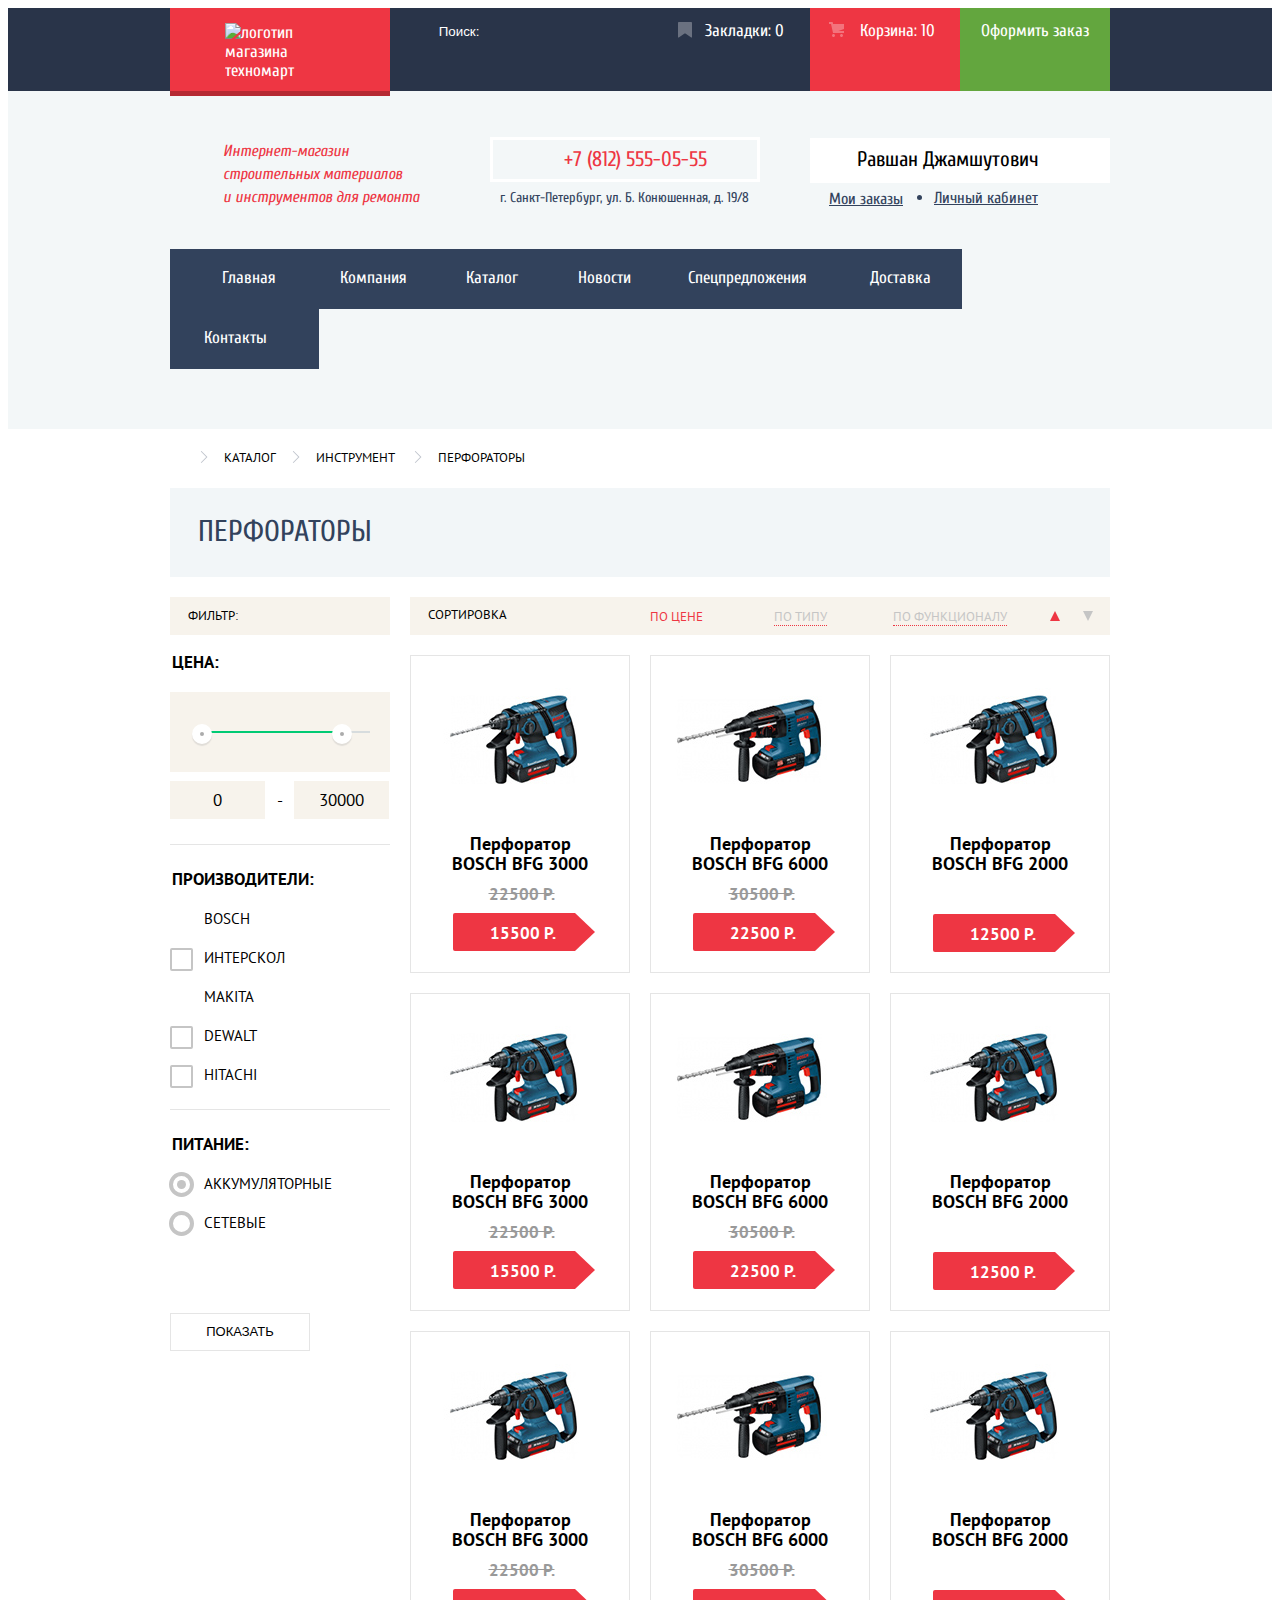
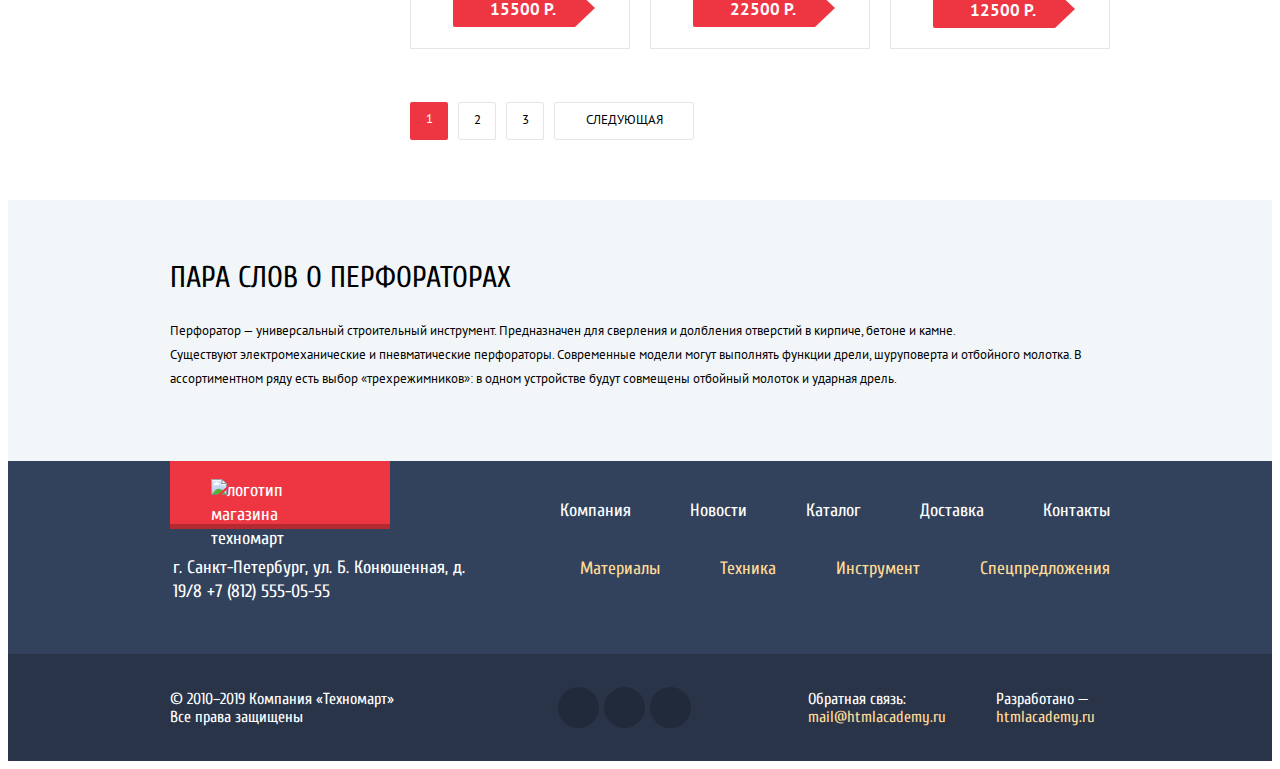
==== commit 661a3517: "Зафлексил пользовательское меню в каталоге" ====
--- a/catalog.html
+++ b/catalog.html
@@ -29,16 +29,18 @@
     <div class="header-bottom">
       <div class="container">
         <div class="header-bottom-container">
-          <p>Интернет-магазин строительных материалов<br> и инструментов для ремонта</p>
+          <p>Интернет-магазин строительных материалов и&nbsp;инструментов для ремонта</p>
           <address>
             <a href="#" class="phone">+7 (812) 555-05-55</a>
             <p class="address">г. Санкт-Петербург, ул. Б. Конюшенная, д. 19/8</p>
           </address>
           <ul class="user-menu">
-            <li class="user-panel"><a href="#">Равшан Джамшутович</a></li>
-            <li><a href="#" class="exit">Выход</a></li>
-            <li><a href="#" class="user-link">Мои заказы</a></li>
-            <li><a href="#" class="user-link">Личный кабинет</a></li>
+            <li class="user-panel">
+              <a href="#" class="name">Равшан Джамшутович</a>
+              <a href="#" class="exit">Выход</a>
+            </li>
+            <li class="orders"><a href="#" class="user-link">Мои заказы</a></li>
+            <li class="private"><a href="#" class="user-link">Личный кабинет</a></li>
           </ul>
         </div>
         <nav class="main-navigation">
@@ -76,8 +78,8 @@
                   <div class="size">
                     <div class="bar">
                     </div>
-                    <div class="toggle toggle-min"></div>
-                    <div class="toggle toggle-max"></div>
+                    <button type="button" class="toggle toggle-min"></button>
+                    <button type="button" class="toggle toggle-max"></button>
                   </div>
                 </div>
                 <div class="price-controls">
@@ -253,7 +255,7 @@
       <div class="container main-footer-container">
         <div class="footer-contacts">
           <div class="footer-logo">
-            <img src="img/logo.svg" class="logo" width="111" height="18" alt="логотип магазина техномарт">
+            <a href="index.html"><img src="img/logo.svg" class="logo" width="111" height="18" alt="логотип магазина техномарт"></a>
           </div>
           <address class="footer-address">г. Санкт-Петербург, ул. Б. Конюшенная, д. 19/8
             <a href="#">+7 (812) 555-05-55</a></address>
@@ -306,7 +308,7 @@
     </div>
   </section>
 
-  <script src="js/script.js"></script>
+  <script src="js/script.min.js"></script>
 </body>
 
 </html>
--- a/css/style.css
+++ b/css/style.css
@@ -52,8 +52,7 @@
   overflow: hidden;
 }
 
-.hidden-menu,
-.gallery-item:last-child {
+.hidden-menu {
   display: none;
 }
 
@@ -323,10 +322,14 @@
   min-height: 158px;
 }
 
-.header-bottom-container > p {
-  
+.header-bottom-container > p { 
   margin: 0;
   padding: 49px 50px 0px 53px;
+}
+
+/* IE */
+_:-ms-fullscreen, :root .index-header-bottom-container > p  {
+  margin-left: -20px;
 }
 
 .header-bottom .user a {
@@ -336,7 +339,7 @@
   background-color: #ffffff;
 }
 
-.signin-link a {
+.connect-link a {
   position: relative;
   width: 121px;
   height: 45px;
@@ -344,7 +347,7 @@
   margin-right: 10px;
 }
 
-.signin-link a::before {
+.connect-link a::before {
   content: "";
   
   position: absolute;
@@ -359,7 +362,7 @@
   background-position: 0 0;
 }
 
-.signin-link a:hover::before {
+.connect-link a:hover::before {
   content: "";
   
   position: absolute;
@@ -374,7 +377,7 @@
   background-position: 0 0;
 }
 
-.signin-link a:active::before {
+.connect-link a:active::before {
   content: "";
   
   position: absolute;
@@ -389,7 +392,7 @@
   background-position: 0 0;
 }
 
-.signup-link a{
+.register-link a{
   width: 150px;
   height: 45px;
   padding: 12px 25px;
@@ -470,6 +473,11 @@
   background-position: 0 0;
 }
 
+.main-menu-list li a {
+  padding-left: 34px;
+  padding-right: 33.5px;
+}
+
 .main-menu-list li:nth-child(1) a {
   padding-left: 52px;
   padding-right: 37px;
@@ -499,12 +507,10 @@
   padding-right: 52px;
 }
 
-/* Для IE */
 _:-ms-fullscreen, :root .main-menu-list li:nth-child(7) a {
   padding-right: 50px;
 } 
 
-/* Для Edge */
 @supports (-ms-ime-align: auto) {
   .main-menu-list li:nth-child(7) a {
   padding-right: 50px;
@@ -559,6 +565,7 @@
   display: flex;
   -ms-flex-wrap: wrap;
   flex-wrap: wrap;
+  justify-content: space-between;
 
   width: 300px;
   min-height: 85px;
@@ -579,84 +586,91 @@
 }
 
 .user-menu .user-panel {
+  display: flex;
+  justify-content: space-between;
   width: 300px;
   height: 45px;
-  padding: 10px 47px;
 
   background-color: #ffffff;
 }
 
-.user-panel a {
+.user-panel .name {
   position: relative;
+
+  margin-top: 11px;
+  margin-left: 47px;
+
   font-size: 21px;
   line-height: 21px;
 }
 
-.user-panel a::before {
-  position: absolute;
+.user-panel .name::before {
+  position: absolute;
+  content: "";
+  
+  width: 20px;
+  height: 18px;
+  
+  margin-left: -33px;
+
+  font-size: 0;
+
+  background-image: url("../img/user.svg");
+  background-repeat: no-repeat;
+  background-position: 0 0;
+}
+
+.user-panel .name:hover::before {
+  background-image: url("../img/user-hover.svg");
+}
+
+.user-menu .exit {
   content: "";
   font-size: 0;
   
-  width: 20px;
-  height: 18px;
-
-  left: -33px;
-
-  background-image: url("../img/user.svg");
-  background-repeat: no-repeat;
-  background-position: 0 0;
-}
-
-.user-panel a:hover::before {
-  position: absolute;
-  content: "";
-
-  width: 20px;
-  height: 18px;
-
-  left: -33px;
-  
-  background-image: url("../img/user-hover.svg");
-  background-repeat: no-repeat;
-  background-position: 0 0;
-}
-
-.user-menu .exit {
-  position: absolute;
-  content: "";
-  font-size: 0;
-  
   width: 21px;
   height: 17px;
-
-  left: 270px;
-  top: 12px;
+  margin-right: 9px;
+  margin-top: 11px;
 
   background-image: url("../img/exit.svg");
   background-repeat: no-repeat;
   background-position: 0 0;
 }
 
-.user-menu .exit:hover{
-  left: 269px;
+.user-menu .exit:hover {
+  margin-right: 10px;
+
   background-image: url("../img/exit-hover.svg");
 }
 
-.user-menu li:nth-child(n+3) {
+.user-menu li:nth-child(n+2) {
+  color: #32425C;
+  text-decoration: underline;
+}
+
+.orders {
   margin-top: -8px;
   margin-left: 19px;
-
-  color: #32425C;
-  text-decoration: underline;
-}
-
-_:-ms-fullscreen, :root .user-menu li:nth-child(n+3) {
+}
+
+.private {
+  margin-top: -9px;
+  margin-right: 72px;
+}
+
+_:-ms-fullscreen, :root .user-menu li:nth-child(n+2) {
   margin-top: 6px;
 }
 
-.user-menu li:last-child {
-  min-width: 120px;
-  margin-left: 32px;
+_:-ms-fullscreen, :root .private {
+  padding-left: 5px;
+}
+
+@supports (-ms-ime-align: auto) {
+  .private {
+    padding-left: 5px;
+  }
 }
 
 .user-menu .user-link {
@@ -669,7 +683,8 @@
   color: #ee3643;
 }
 
-.user-menu a:active {
+.user-menu a:active,
+.user-menu .user-link:active {
   color: #000000;
   opacity: 0.3;
 }
@@ -698,37 +713,61 @@
   width: 620px;
 }
 
-.gallety-list img {
+.gallety-list {
   position: relative;
 }
 
-.gallety-list * {
-  position: absolute;
-}
-
-.gallety-list h3 {
+.gallery-item-one {
+  display: flex;
+  flex-direction: column;
+  width: 620px;
+  height: 266px;
+  background-image: url("../img/worker1.jpg");
+  background-repeat: no-repeat;
+  background-position: 0 0;
+  background-color: #000000;
+}
+
+.gallery-item-two {
+  display: flex;
+  flex-direction: column;
+  width: 620px;
+  height: 266px;
+  background-image: url("../img/worker2.jpg");
+  background-repeat: no-repeat;
+  background-position: 0 0;
+  background-color: #000000;
+}
+
+.gallery-item-hidden {
+  display: none;
+}
+
+.gallery-item-one h3,
+.gallery-item-two h3 {
+  margin: 0;
+  margin-top: 22px;
+  margin-left: 24px;
+  padding: 0;
+
   font-size: 36px;
   line-height: 36px;
   font-weight: bold;
-  top: 22px;
-  left: 24px;
+  text-transform: uppercase;
+}
+
+.gallety-list p {
   margin: 0;
   padding: 0;
-  text-transform: uppercase;
-}
-
-.gallety-list p {
-  top: 62px;
-  left: 26px;
+  margin-top: 2px;
+  margin-left: 24px;
 
   font-size: 18px;
   line-height: 24px;
-
-  margin: 0;
-  padding: 0;
 }
 
 .gallety-list .btn-left {
+  position: absolute;
   content: "";
   
   font-size: 0;
@@ -749,6 +788,7 @@
 }
 
 .gallety-list .btn-right {
+  position: absolute;
   content: "";
   
   font-size: 0;
@@ -846,6 +886,8 @@
 }
 
 .preview-list h3 {
+  width: 165px;
+  min-height: 30px;
   font-size: 24px;
   line-height: 30px;
   font-weight: bold;
@@ -884,6 +926,7 @@
 
 .preview-item {
   position: relative;
+  min-height: 123px;
 }
 
 .preview-list .preview-material {
@@ -1044,11 +1087,10 @@
 }
 
 .open-catalog {
-  bottom: 27px;
-  left: 25px;
-
   width: 195px;
   padding-left: 50px;
+  margin-top: 122px;
+  margin-left: 25px;
 }
 
 .btn-info {
@@ -1201,6 +1243,9 @@
 }
 
 .services-container {
+  width: 960px;
+  padding: 0 0.01px 0 10px;
+  margin: 0 auto;
   display: -webkit-box;
   display: -ms-flexbox;
   display: flex;
@@ -1224,7 +1269,7 @@
   padding: 0;
 }
 
-.services-descriprion {
+.services-description {
   position: relative;
   display: -webkit-box;
   display: -ms-flexbox;
@@ -1278,20 +1323,35 @@
   border: 1px solid #ffffff;
 }
 
-.services-descriprion .delivery {
-  width: 280px;
-}
-
-.services-descriprion .guarantee {
+.delivery p {
+  width: 275px;
+}
+
+.guarantee p {
   width: 378px;
 }
 
-.services-descriprion .credit {
+.credit p {
   width: 285px;
-}
-
-.credit p {
-  margin-bottom: 24px;
+  margin-bottom: 28px;
+}
+
+.services-description .delivery {
+  width: 620px; 
+  min-height: 261px;
+  background: url("../img/icon-car.png") 150px 25px no-repeat;
+}
+
+.services-description .guarantee {
+  width: 630px; 
+  min-height: 283px;
+  background: url("../img/icon-guarantee.png") 238px 3px no-repeat;
+}
+
+.services-description .credit {
+  width: 630px; 
+  min-height: 285px;
+  background: url("../img/icon-credit.png") 165px 2px no-repeat;
 }
 
 .credit .btn-credit {
@@ -1309,27 +1369,13 @@
   margin-bottom: 25px;
 }
 
-.picture-delivery {
-  position: absolute;
-  top: 25px;
-  left: 470px;
-}
-
-.picture-guarantee {
-  position: absolute;
-  top: 2px;
-  left: 559px;
-}
-
-.picture-credit {
-  position: absolute;
-  top: 0;
-  left: 483px;
-}
-
 .guarantee,
 .credit {
   display: none;
+}
+
+.services-show {
+  display: block;
 }
 
 /* ОПИСАНИЕ И КОНТАКТЫ */
@@ -1459,10 +1505,6 @@
 }
 
 .breadcrumbs .home {
-  font-size: 0;
-}
-
-.breadcrumbs li:first-child::before {
   position: absolute;
   content: "";
 
@@ -1471,6 +1513,8 @@
 
   width: 14px;
   height: 12px;
+
+  font-size: 0;
 
   background-image: url("../img/home.svg");
   background-repeat: no-repeat;
@@ -1486,7 +1530,7 @@
   margin-right: 43px;
 }
 
-.breadcrumbs li:before {
+.breadcrumbs li + li:before {
   position: absolute;
   content: "";
 
@@ -1571,7 +1615,7 @@
 
 .filters legend {
   font-weight: bold;
-  margin-bottom: 20px;
+  margin-bottom: 19px;
 }
 
 .range-filter {
@@ -1660,7 +1704,7 @@
   width: 100%;
 
   margin-top: 25px;
-  margin-bottom: 22px;
+  margin-bottom: 23px;
 
   background-color: #e5e5e5;
 }
@@ -1738,6 +1782,21 @@
   opacity: 0.4;
 }
 
+.filter-checkbox:hover + label::before {
+  border: 2px solid #b5b5b5;
+}
+.filter-radio:hover + label::before {
+  border: 4px solid #b5b5b5;
+}
+
+.filter-radio:checked:hover + label::after {
+  background-color: #b5b5b5;
+}
+
+.filter-checkbox:checked:hover + label::after {
+  background-image: url("../img/checkbox-on-hover.svg");
+}
+
 .filter li {
   padding-left: 34px;
   margin-bottom: 20px;
@@ -1779,7 +1838,7 @@
 
 .sorting ul {
   padding: 0;
-  padding-top: 9px;
+  padding-top: 7px;
   margin: 0;
   list-style: none;
 }
@@ -1904,10 +1963,6 @@
   padding-bottom: 0;
 }
 
-.catalog-item {
-  position: relative;
-}
-
 .catalog-item .btn {
   position: relative;
   font-family: "Cuprum", Tahoma, sans-serif;
@@ -2012,6 +2067,7 @@
 }
 
 .catalog-item {
+  position: relative;
   display: -webkit-box;
   display: -ms-flexbox;
   display: flex;
@@ -2037,8 +2093,6 @@
   margin: 0;
 }
 
-
-
 .catalog-item:hover {
   -webkit-box-shadow: 0px 10px 25px rgba(41, 52, 73, 0.5);
   box-shadow: 0px 10px 25px rgba(41, 52, 73, 0.5);
@@ -2261,6 +2315,18 @@
   height: 30px;
 }
 
+.footer-logo:hover {
+  background-color: #ca2c37;
+  -webkit-box-shadow: 0 5px 0 0 #9a212a;
+  box-shadow: 0 5px 0 0 #9a212a;
+}
+
+.footer-logo:active {
+  background-color: #ba2732;
+  -webkit-box-shadow: 0 5px 0 0 #8e1e26;
+  box-shadow: 0 5px 0 0 #8e1e26;
+}
+
 .main-footer a {
   color: #ffffff;
 }
@@ -2447,6 +2513,7 @@
 .popup {
   position: fixed;
   display: none;
+  z-index: 10;
 }
 
 .popup-show {
@@ -2475,11 +2542,9 @@
 
   color: #000000;
   
-  background: #ffffff url("../img/add-popap-check.svg") no-repeat 80px 46px;
+  background: #ffffff url("../img/add-popup-check.svg") no-repeat 80px 46px;
   border-top: 7px solid #ee3643;
-  border-bottom: 112px solid #f1f1f1;
-  -webkit-box-shadow: 0px 20px 40px rgba(41, 52, 73, 0.75);
-  box-shadow: 0px 20px 40px rgba(41, 52, 73, 0.75);
+  box-shadow: 0px 20px 40px rgba(41, 52, 73, 0.75), inset 0 -112px 0 0 #f1f1f1;
 }
 
 .btn-close {
@@ -2507,24 +2572,26 @@
   line-height: 30px;
 }
 
+.add-cart-popup div {
+  display: flex;
+  justify-content: space-between;
+  padding-top: 41px;
+  padding-left: 80px;
+  padding-right: 80px;
+}
+
 .btn-follow-cart {
-  position: absolute;
-  top: 200px;
-  left: 80px;
-  width: 220px;
-  padding-left: 60px;
-  margin-right: 20px;
-
-  border-radius: 2px;
-}
-
-.btn-continue {
-  position: absolute;
-  top: 200px;
-  left: 320px;
   width: 220px;
   min-height: 38px;
-
+  padding-left: 60px;
+  
+  border-radius: 2px;
+}
+
+.btn-continue {
+  width: 220px;
+  min-height: 38px;
+  
   font-size: 14px;
   line-height: 18px;
 
@@ -2552,9 +2619,7 @@
   color: #000000;
   background-color: #ffffff;
   border-top: 7px solid #ee3643;
-  border-bottom: 112px solid #f4f4f4;
-  -webkit-box-shadow: 0px 20px 40px rgba(41, 52, 73, 0.75);
-  box-shadow: 0px 20px 40px rgba(41, 52, 73, 0.75);
+  box-shadow: 0px 20px 40px rgba(41, 52, 73, 0.75), inset 0 -112px  0 0 #f4f4f4;
 }
 
 .feed-back-form {
@@ -2596,7 +2661,8 @@
   width: 460px;
   margin-top: 10px;
   padding-left: 15px;
-  padding-top: 8px;
+  padding-top: 9px;
+  padding-bottom: 7px;
 }
 
 .feed-back-item input[type=text],
@@ -2631,18 +2697,16 @@
 }
 
 .btn-feed-back {
-  position: absolute;
-  top: 349px;
-  left: 80px;
-
   width: 460px;
   min-height: 38px;
 
+  margin-top: 71px;
+
   border: none;
   cursor: pointer;
 }
 
-/* POPAP КАРТА */
+/* POPUP КАРТА */
 
 .map-popup {
   top: 205px;
